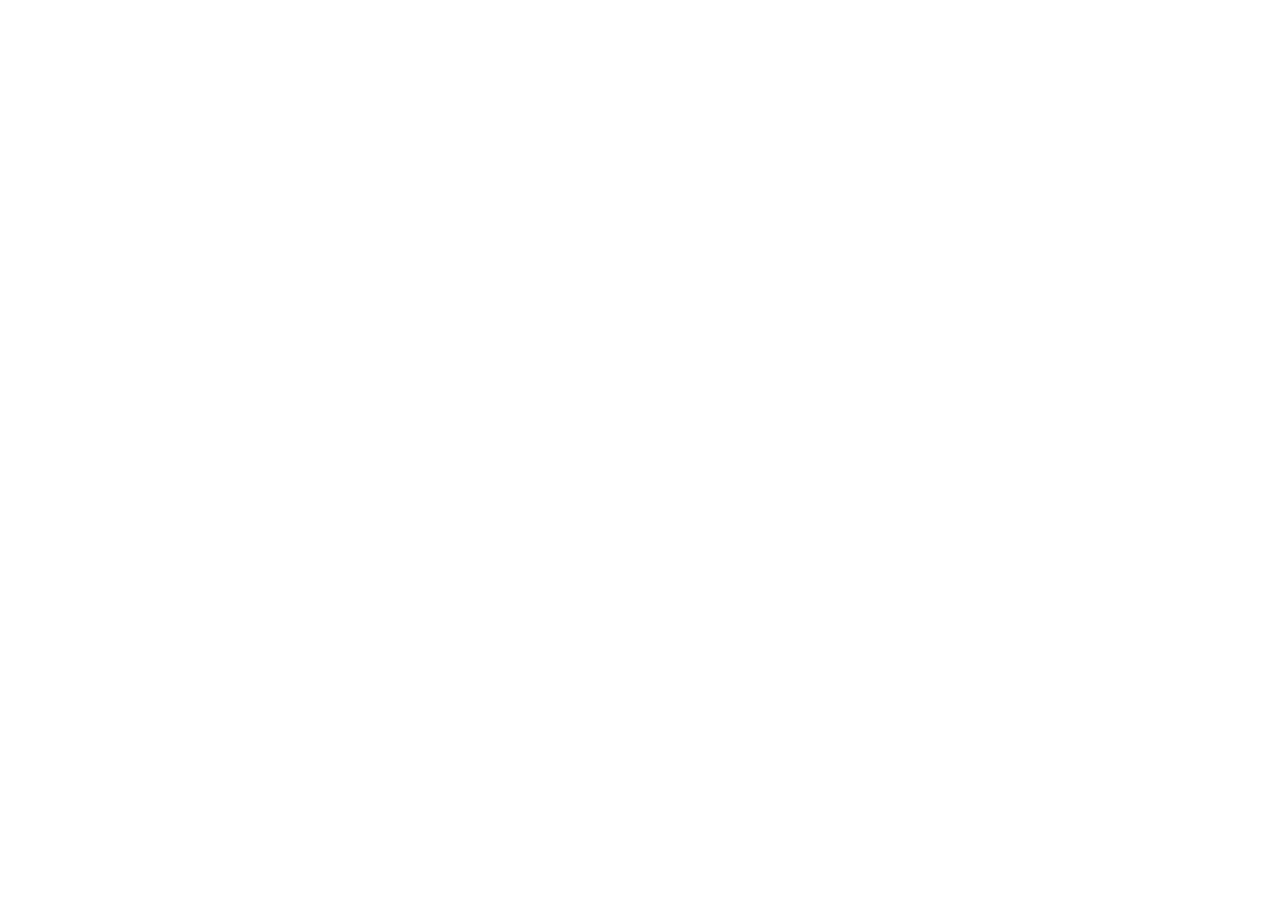
==== index.html @ 6dec8284 "Primer commit" ====
<!DOCTYPE html>
<html lang="en">
<head>
    <meta charset="UTF-8">
    <meta name="viewport" content="width=device-width, initial-scale=1.0">
    <title>FitTracker</title>
</head>
<body>
    
</body>
</html>
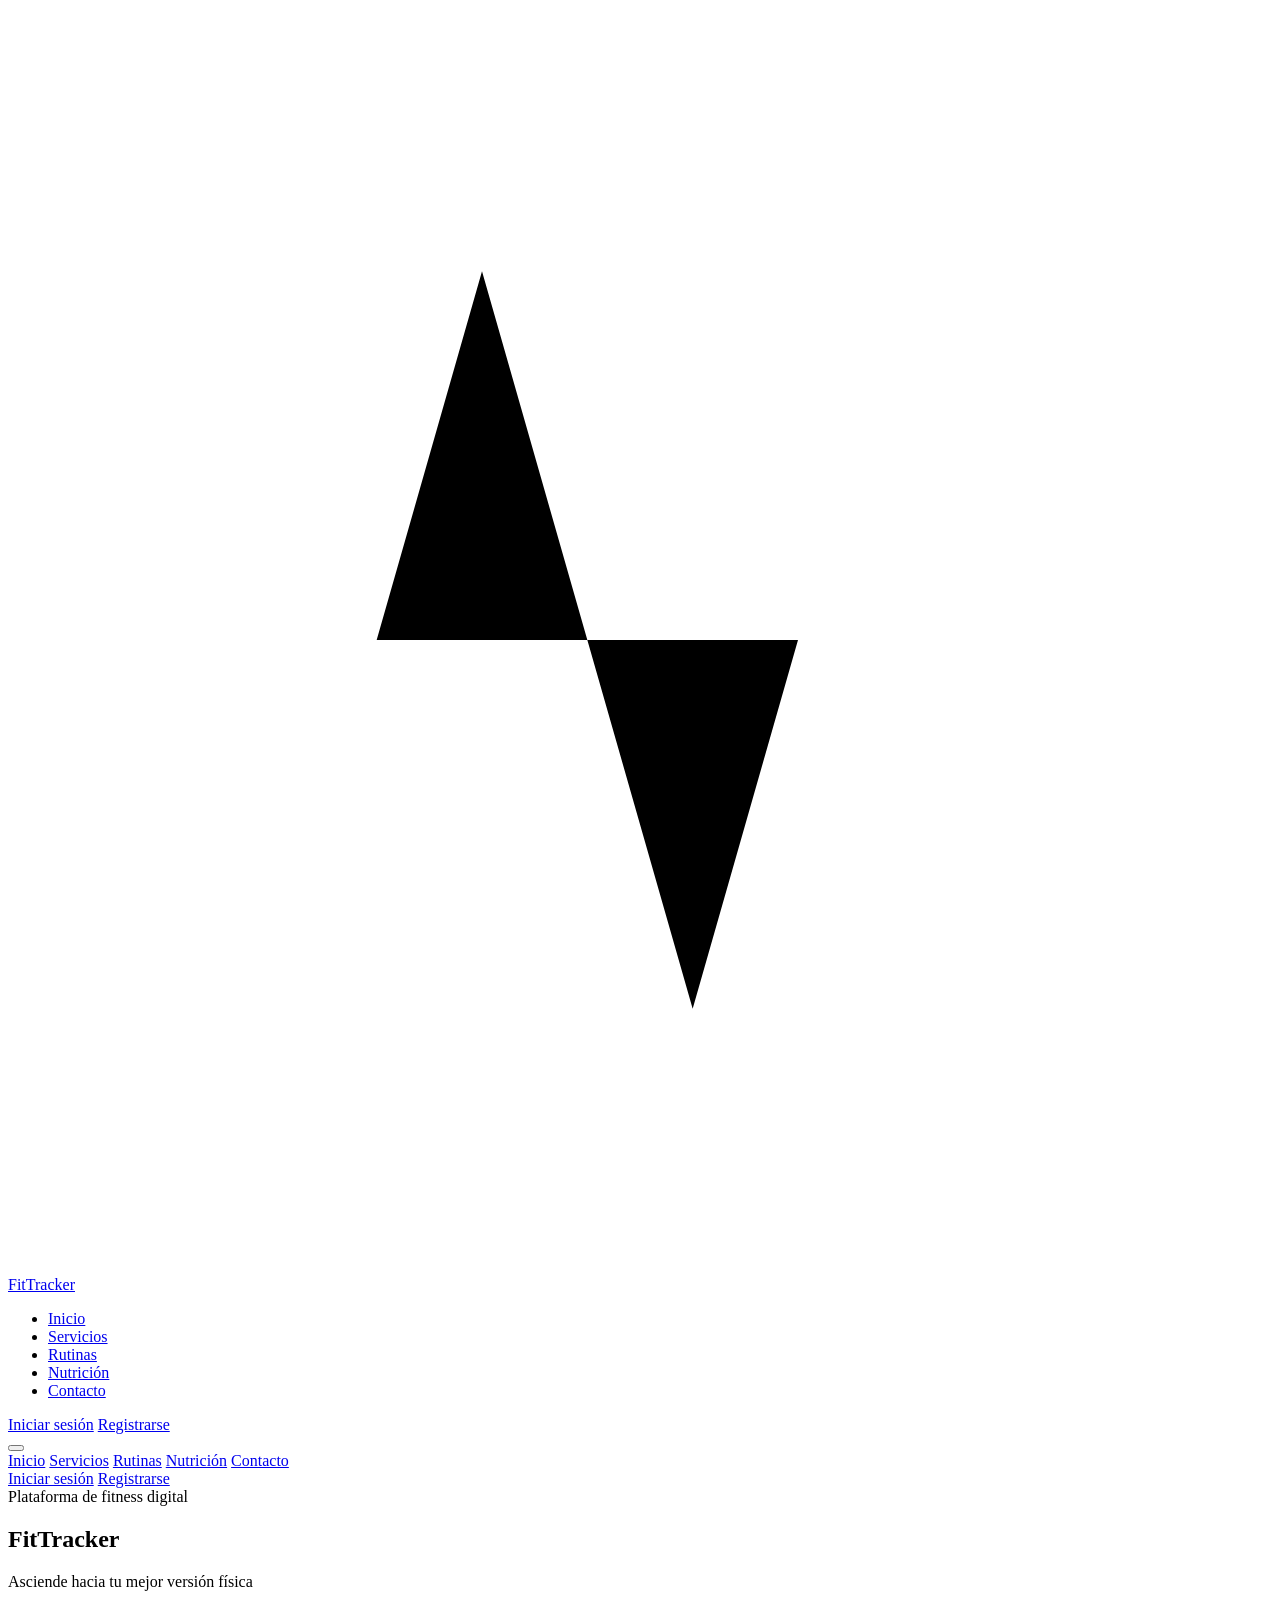
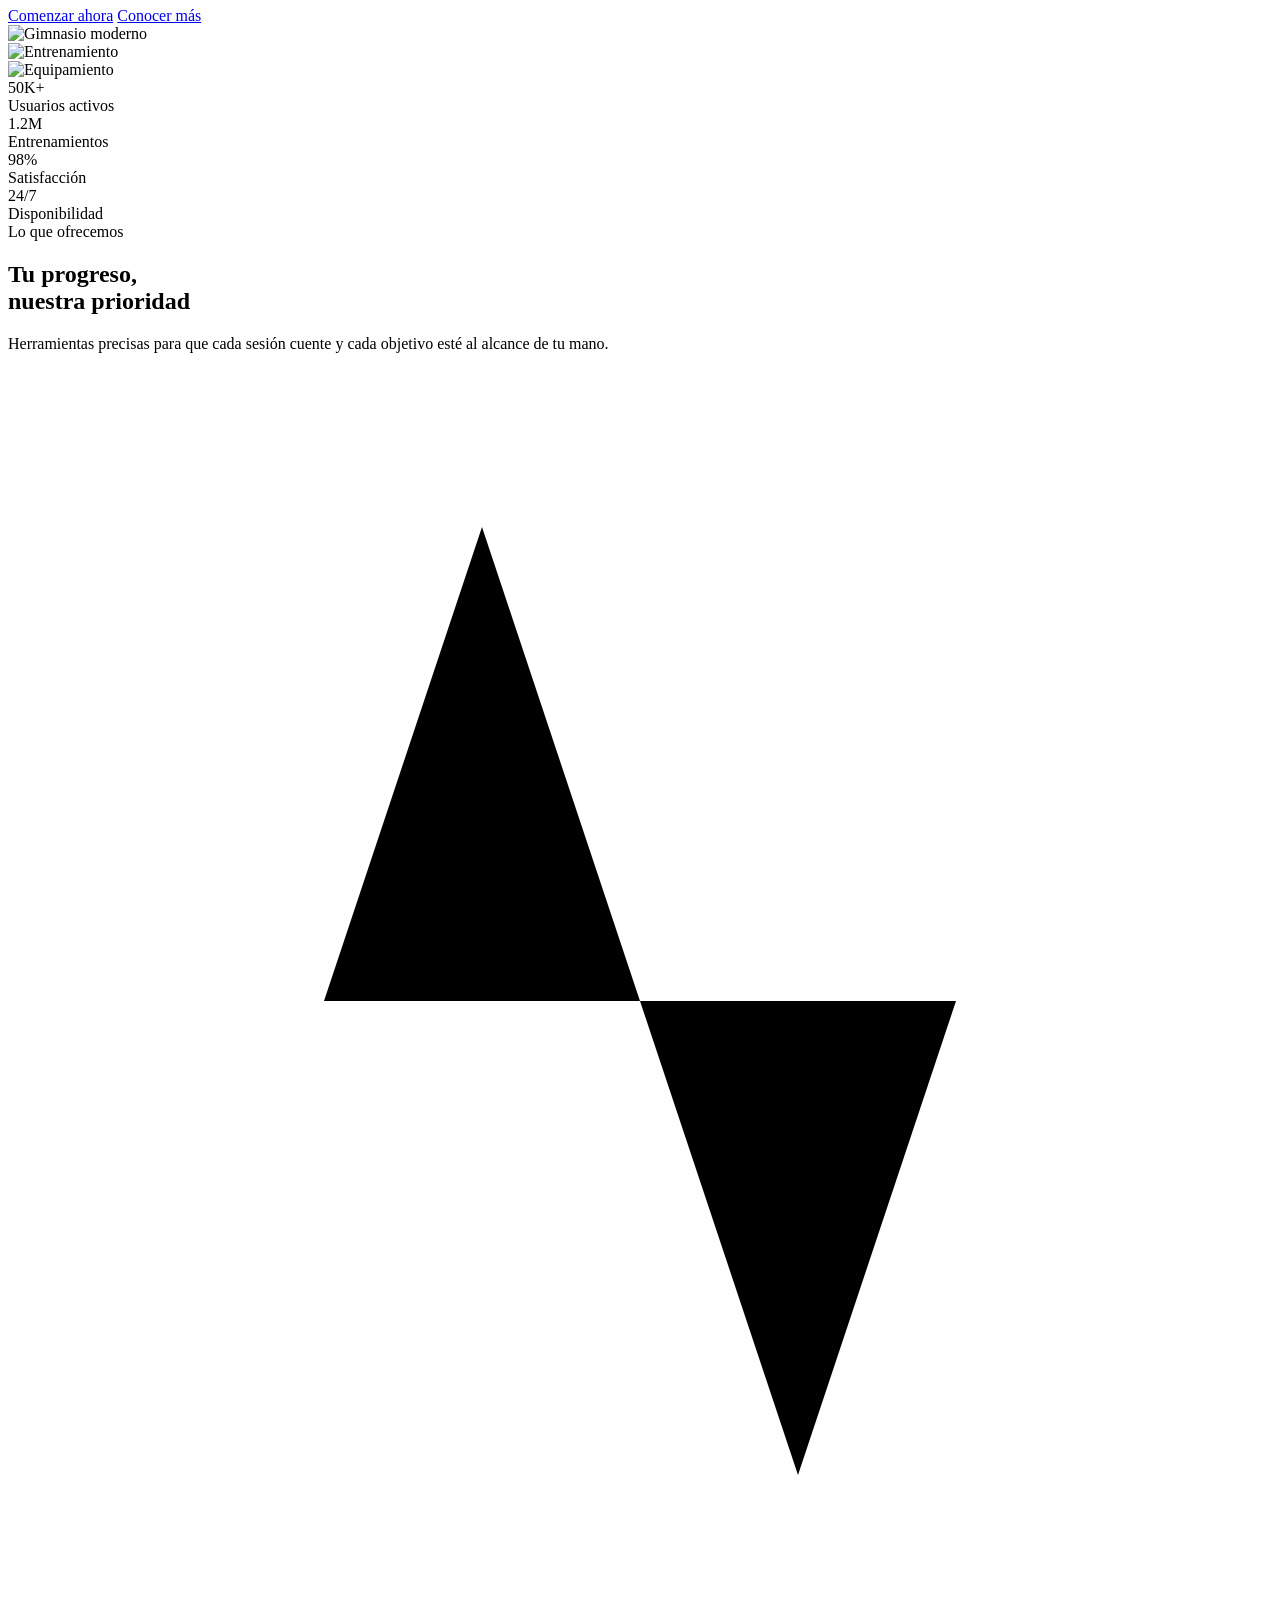
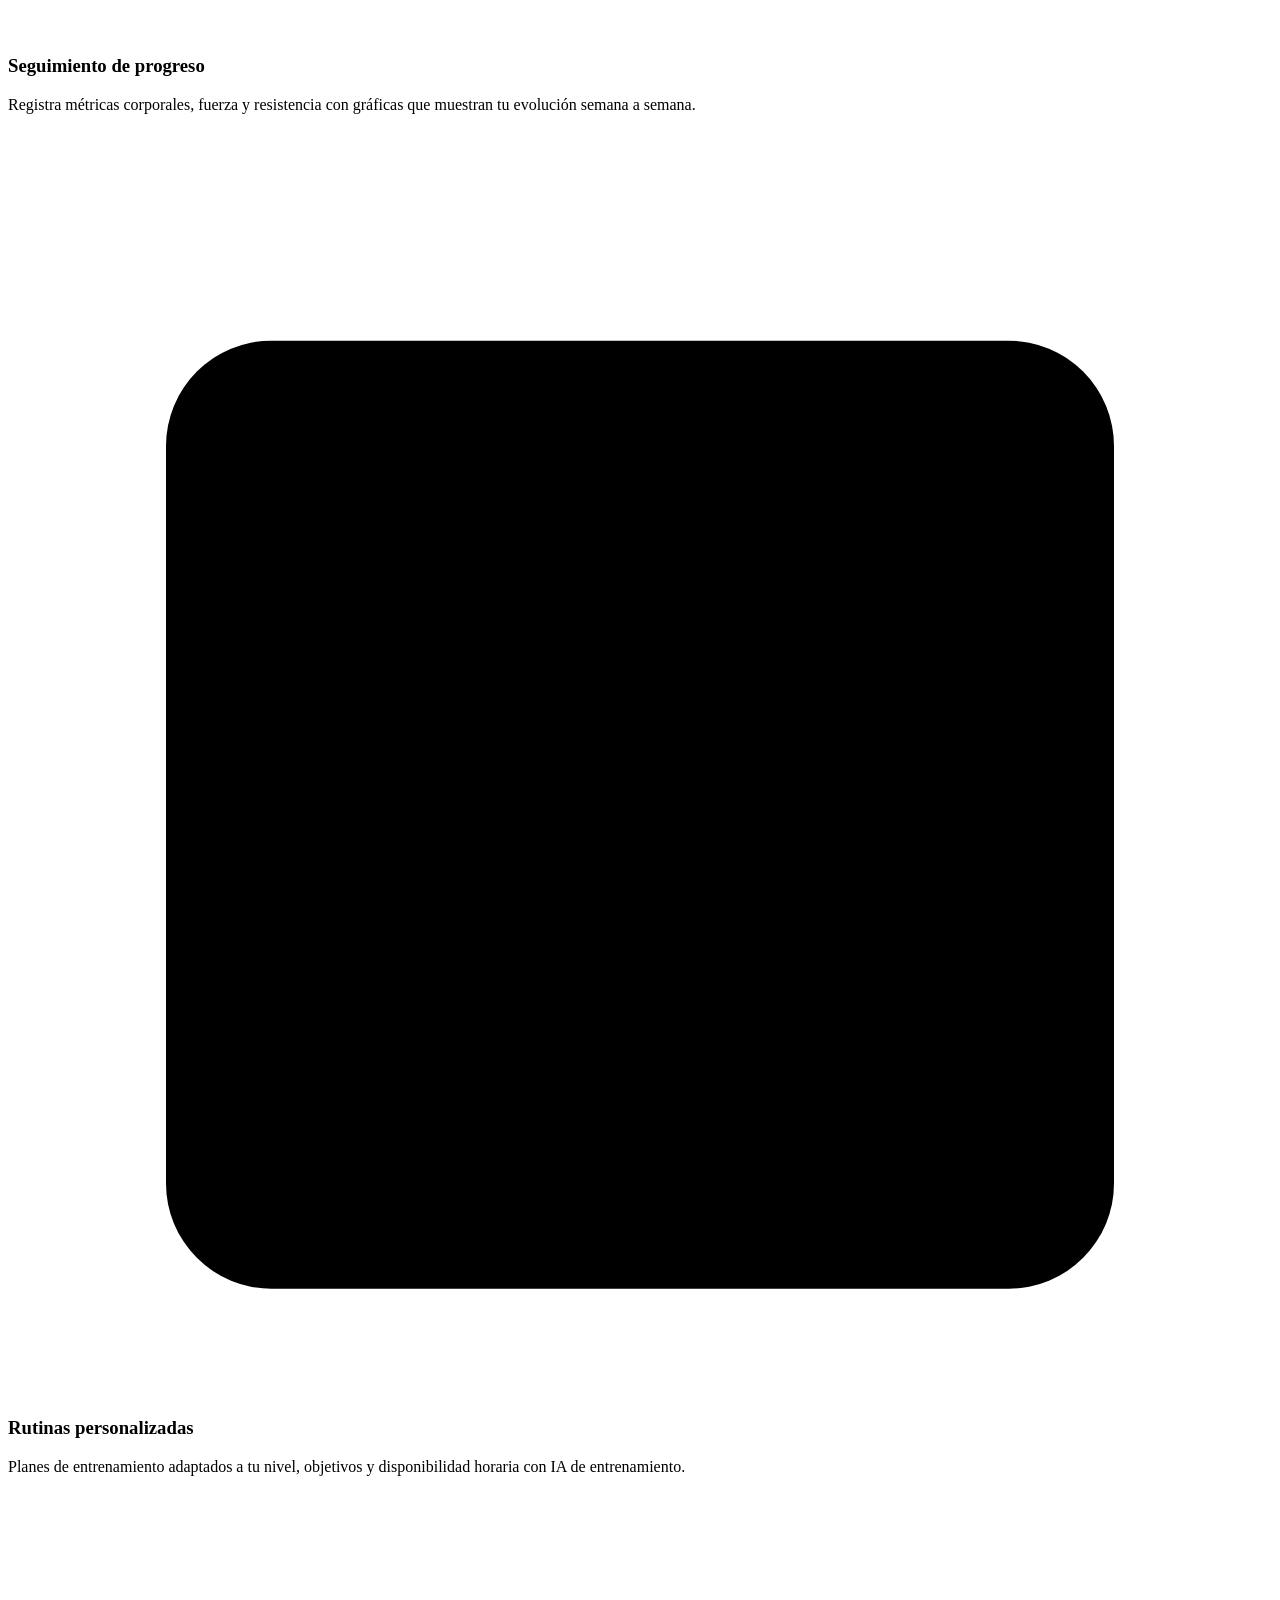
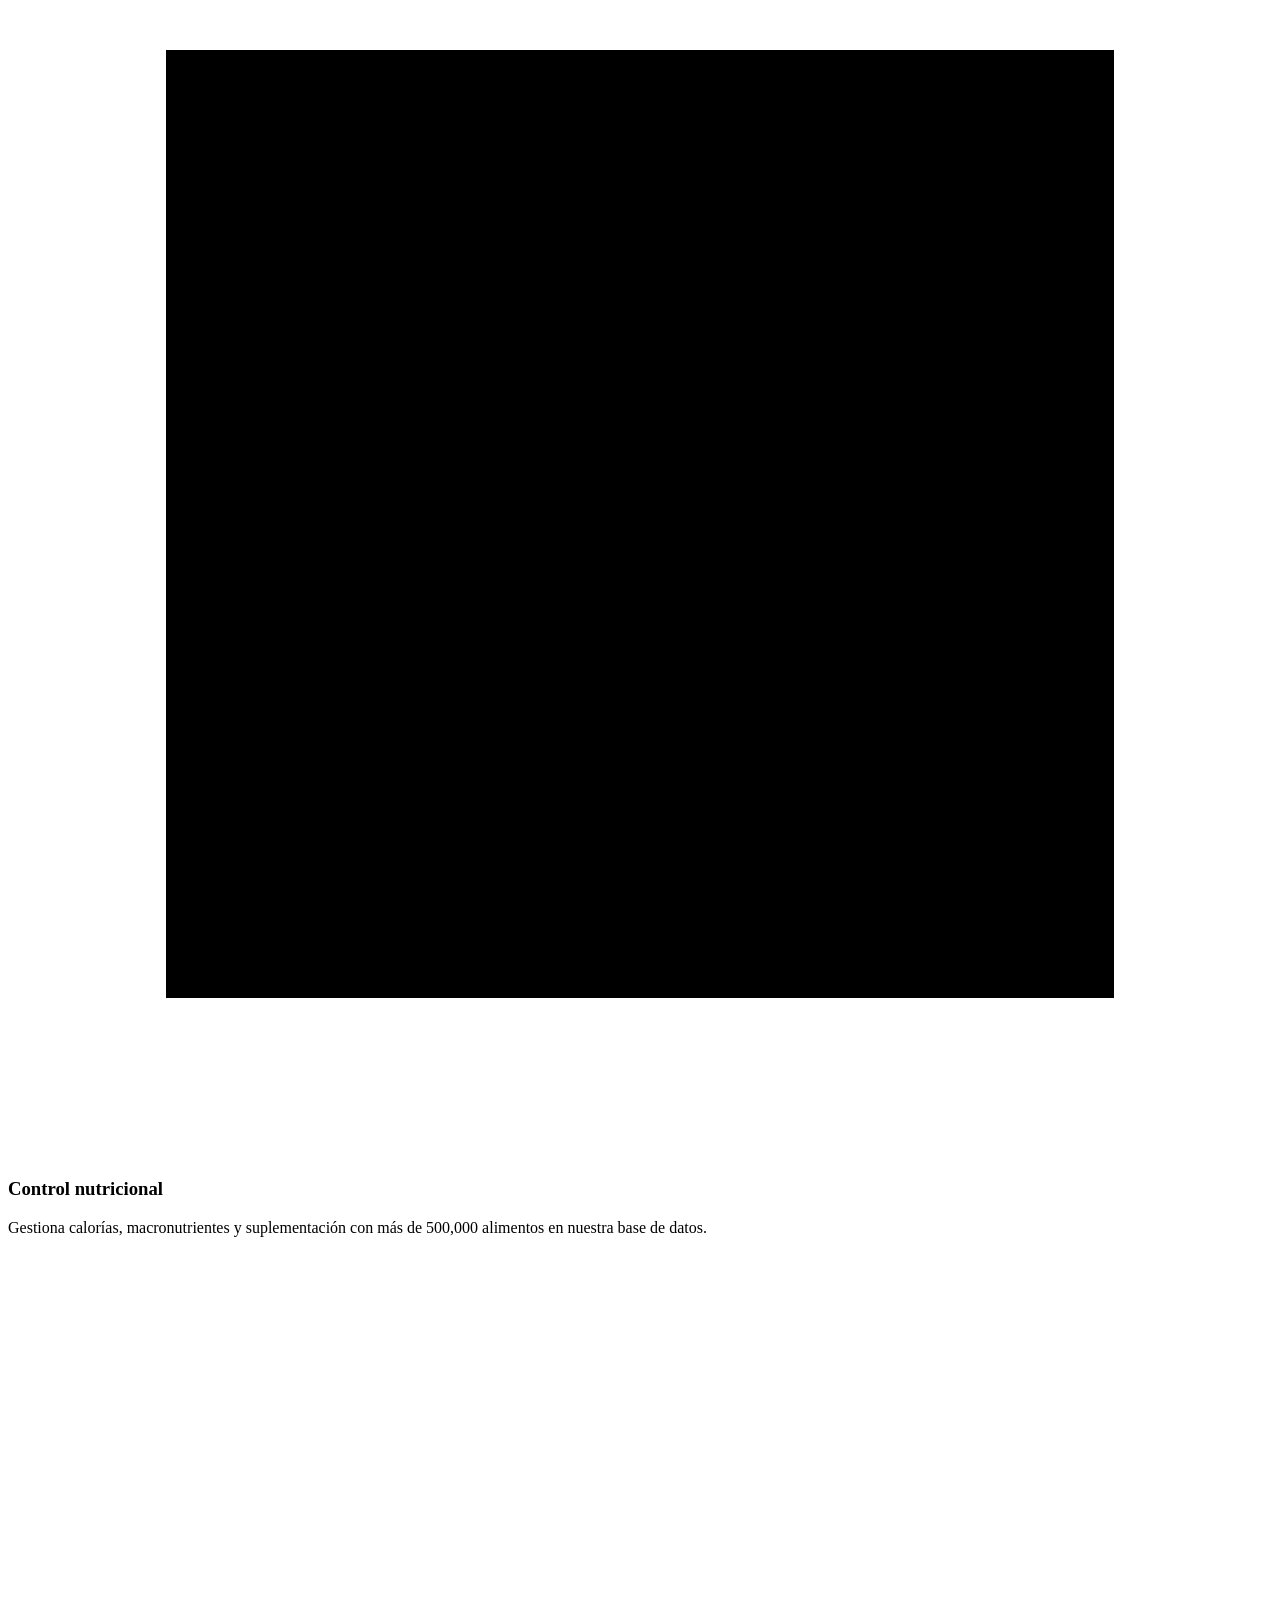
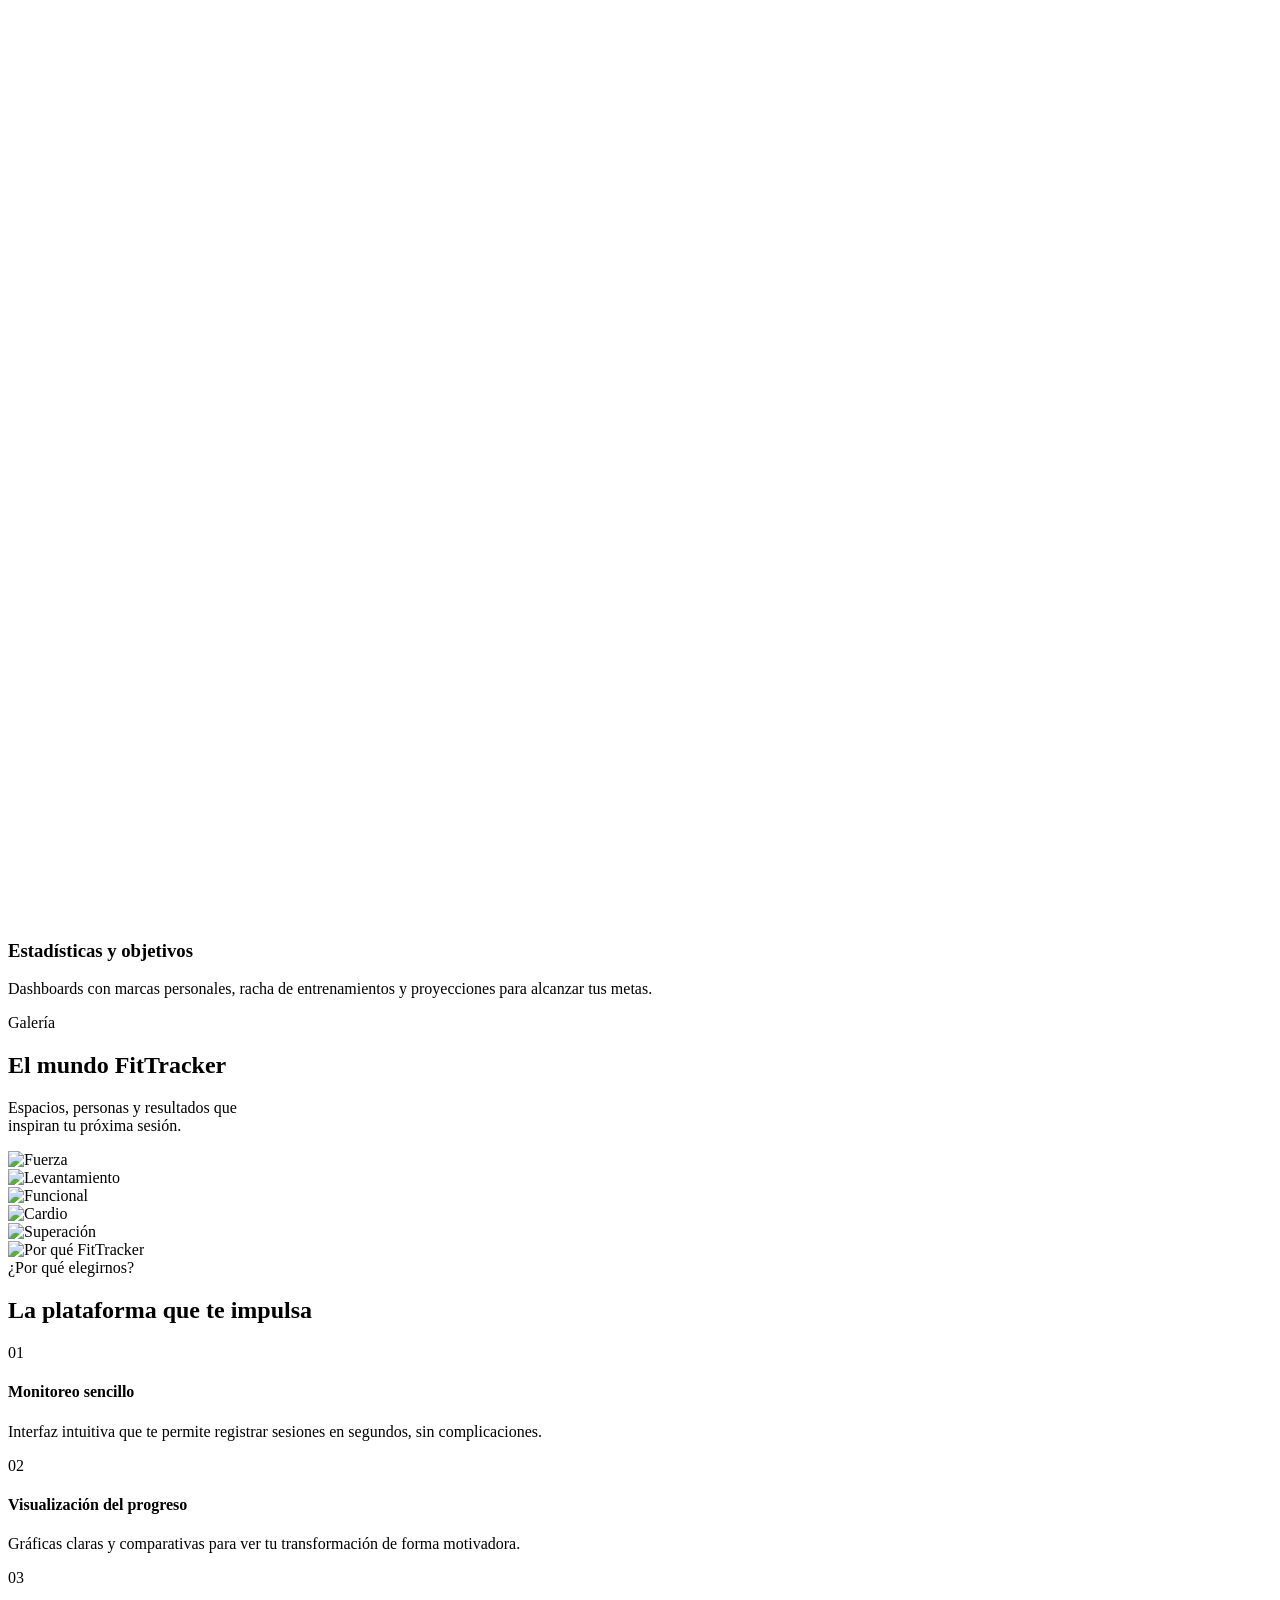
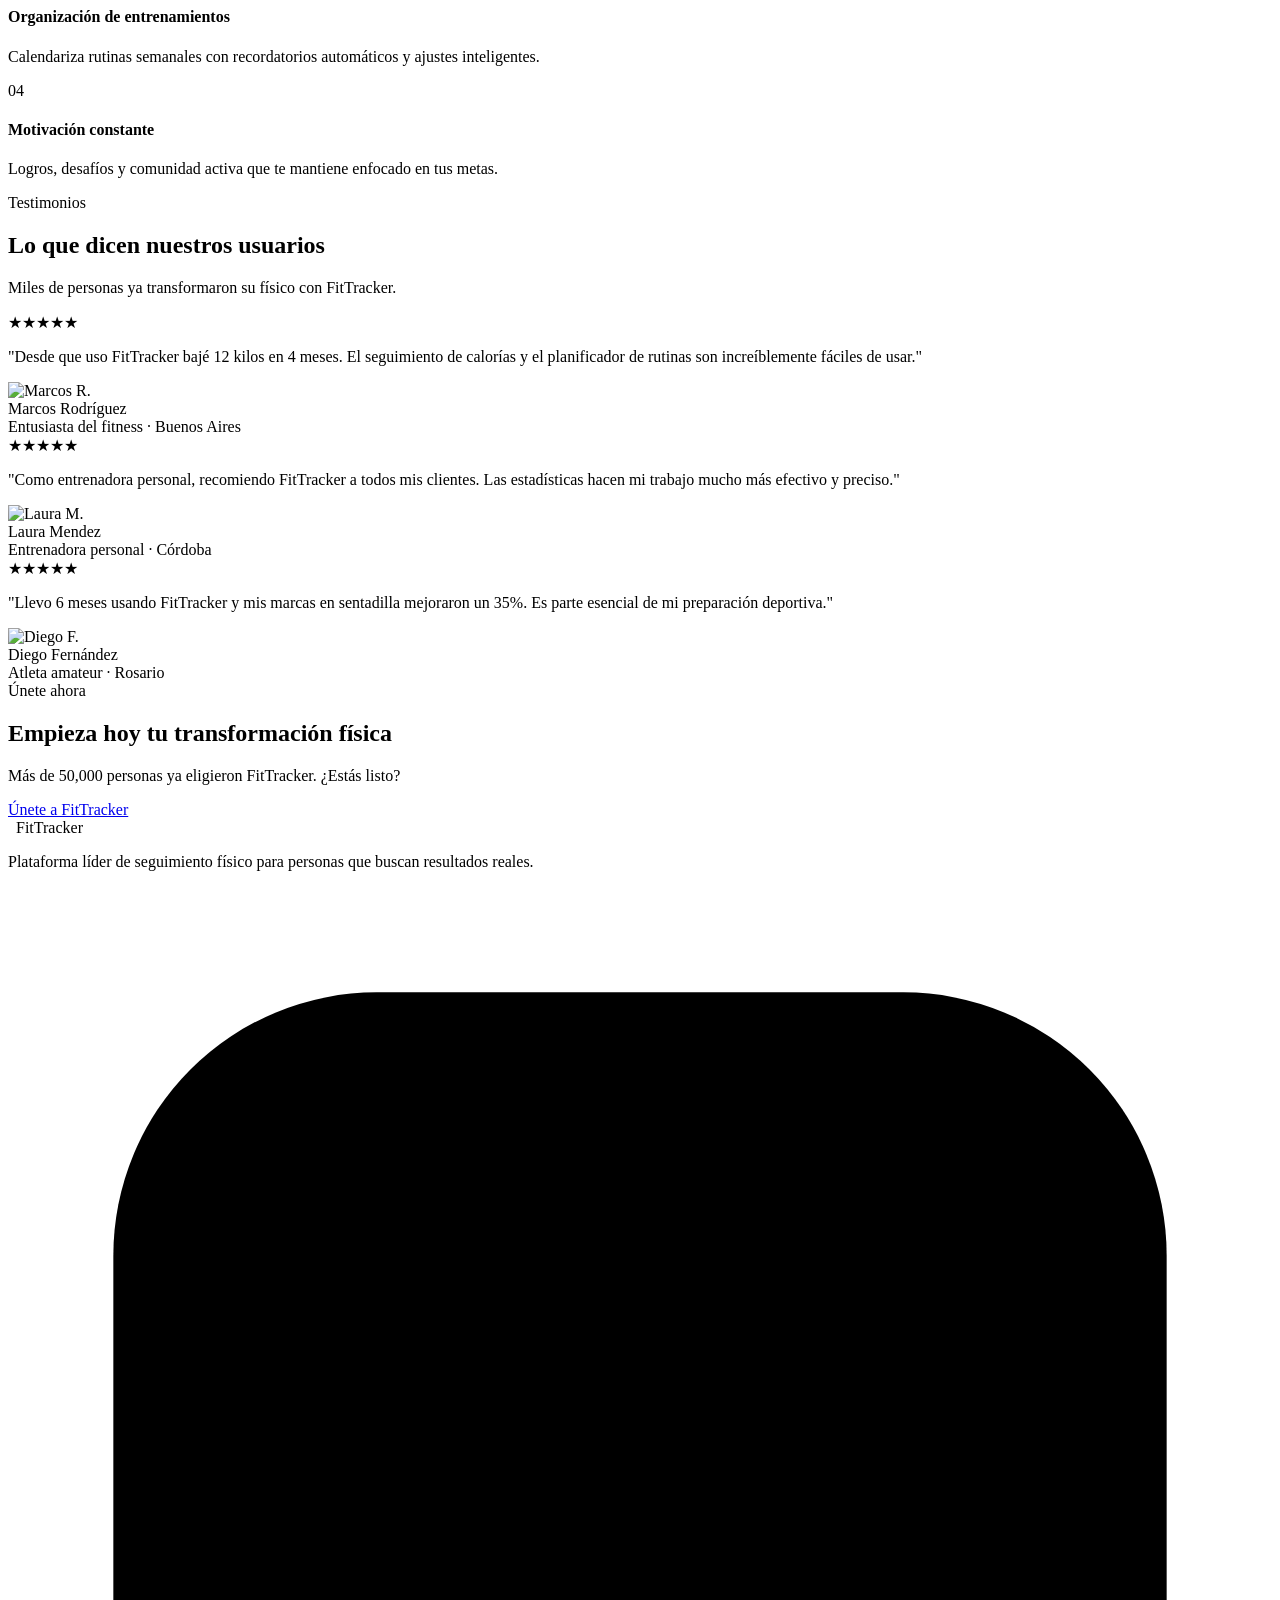
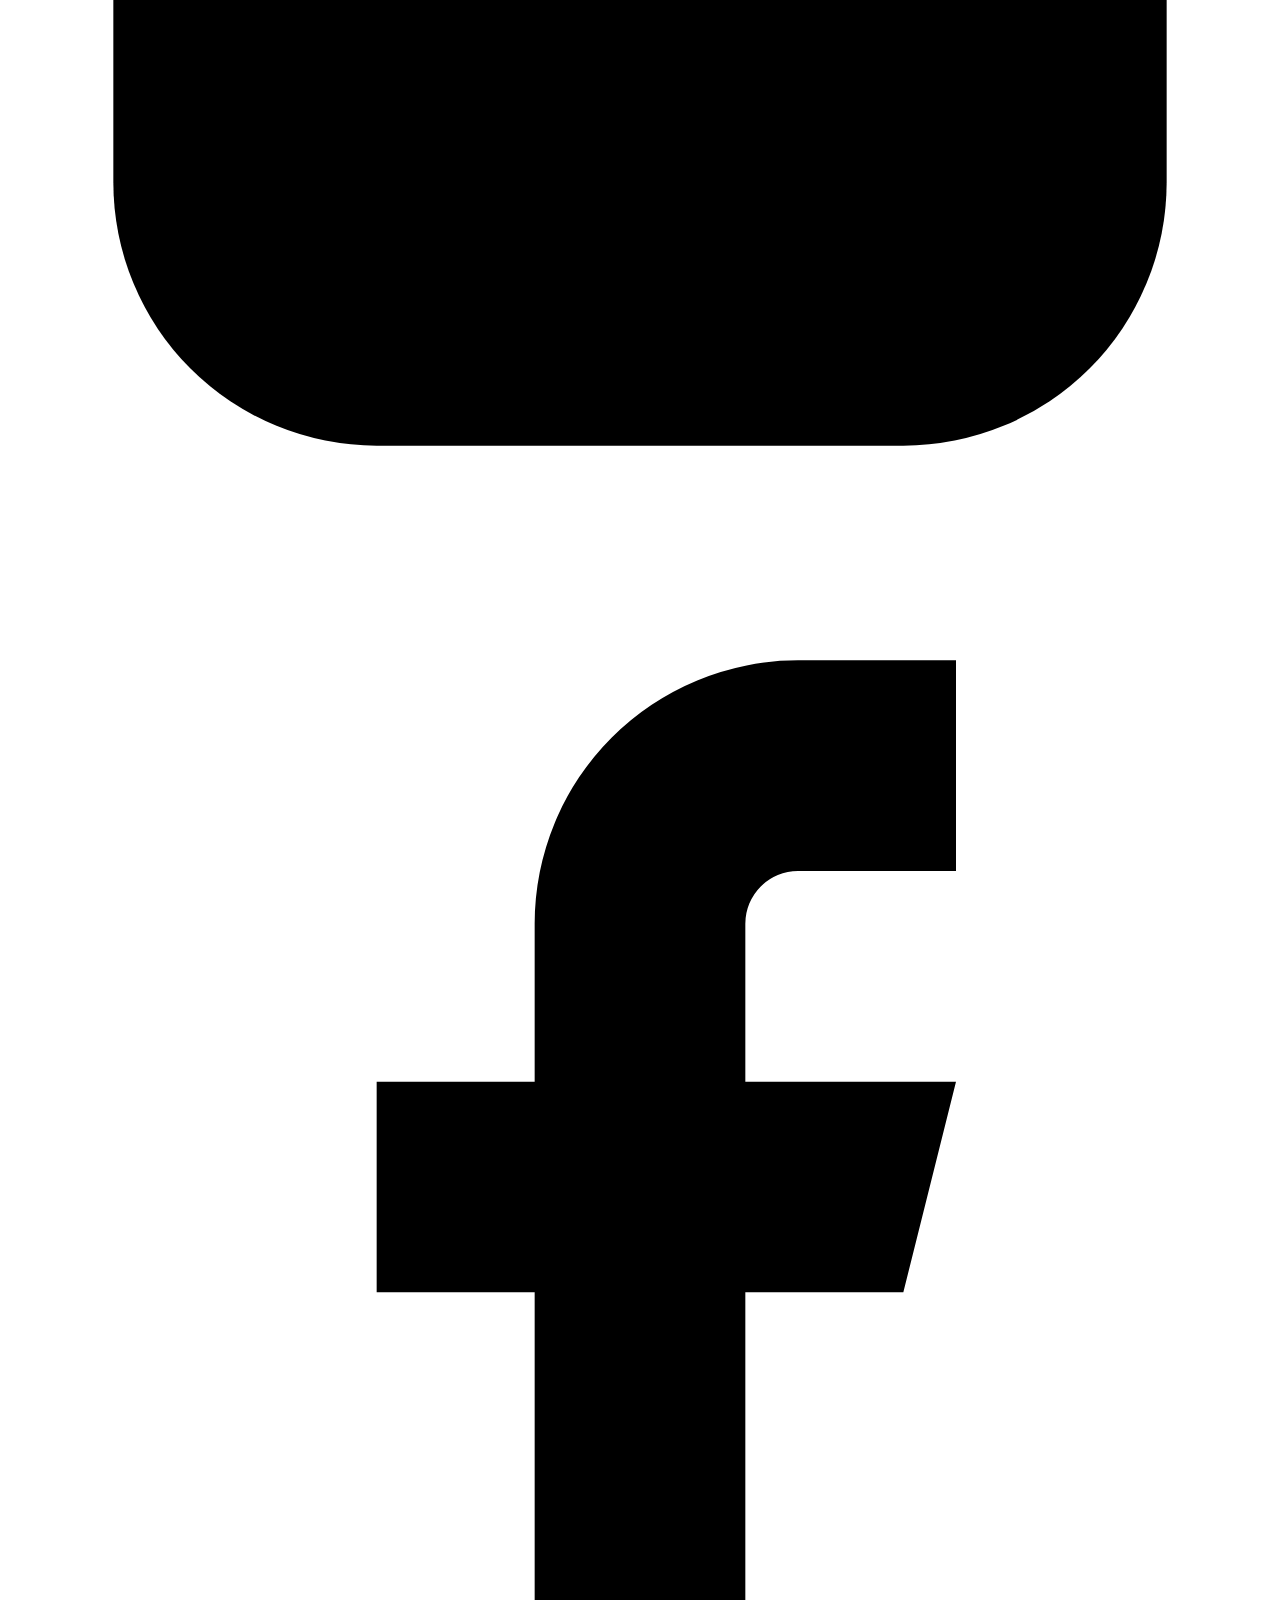
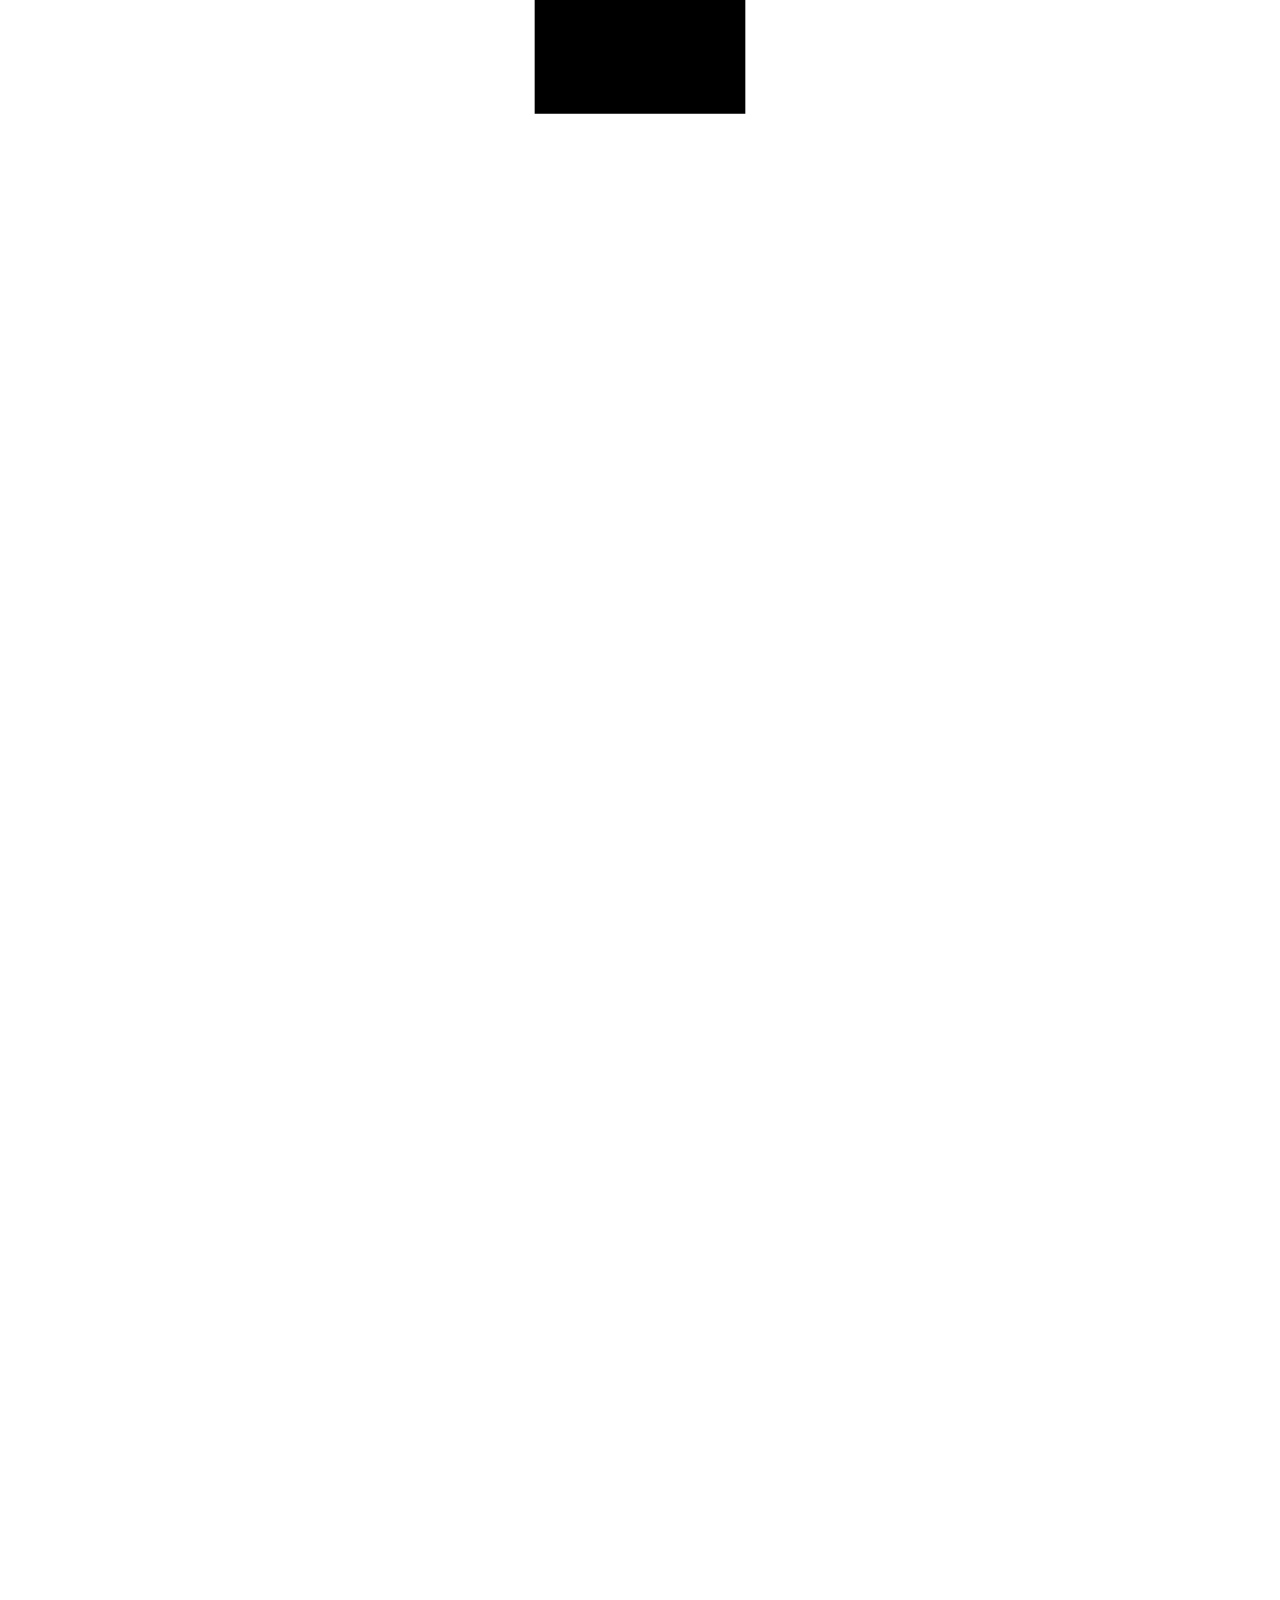
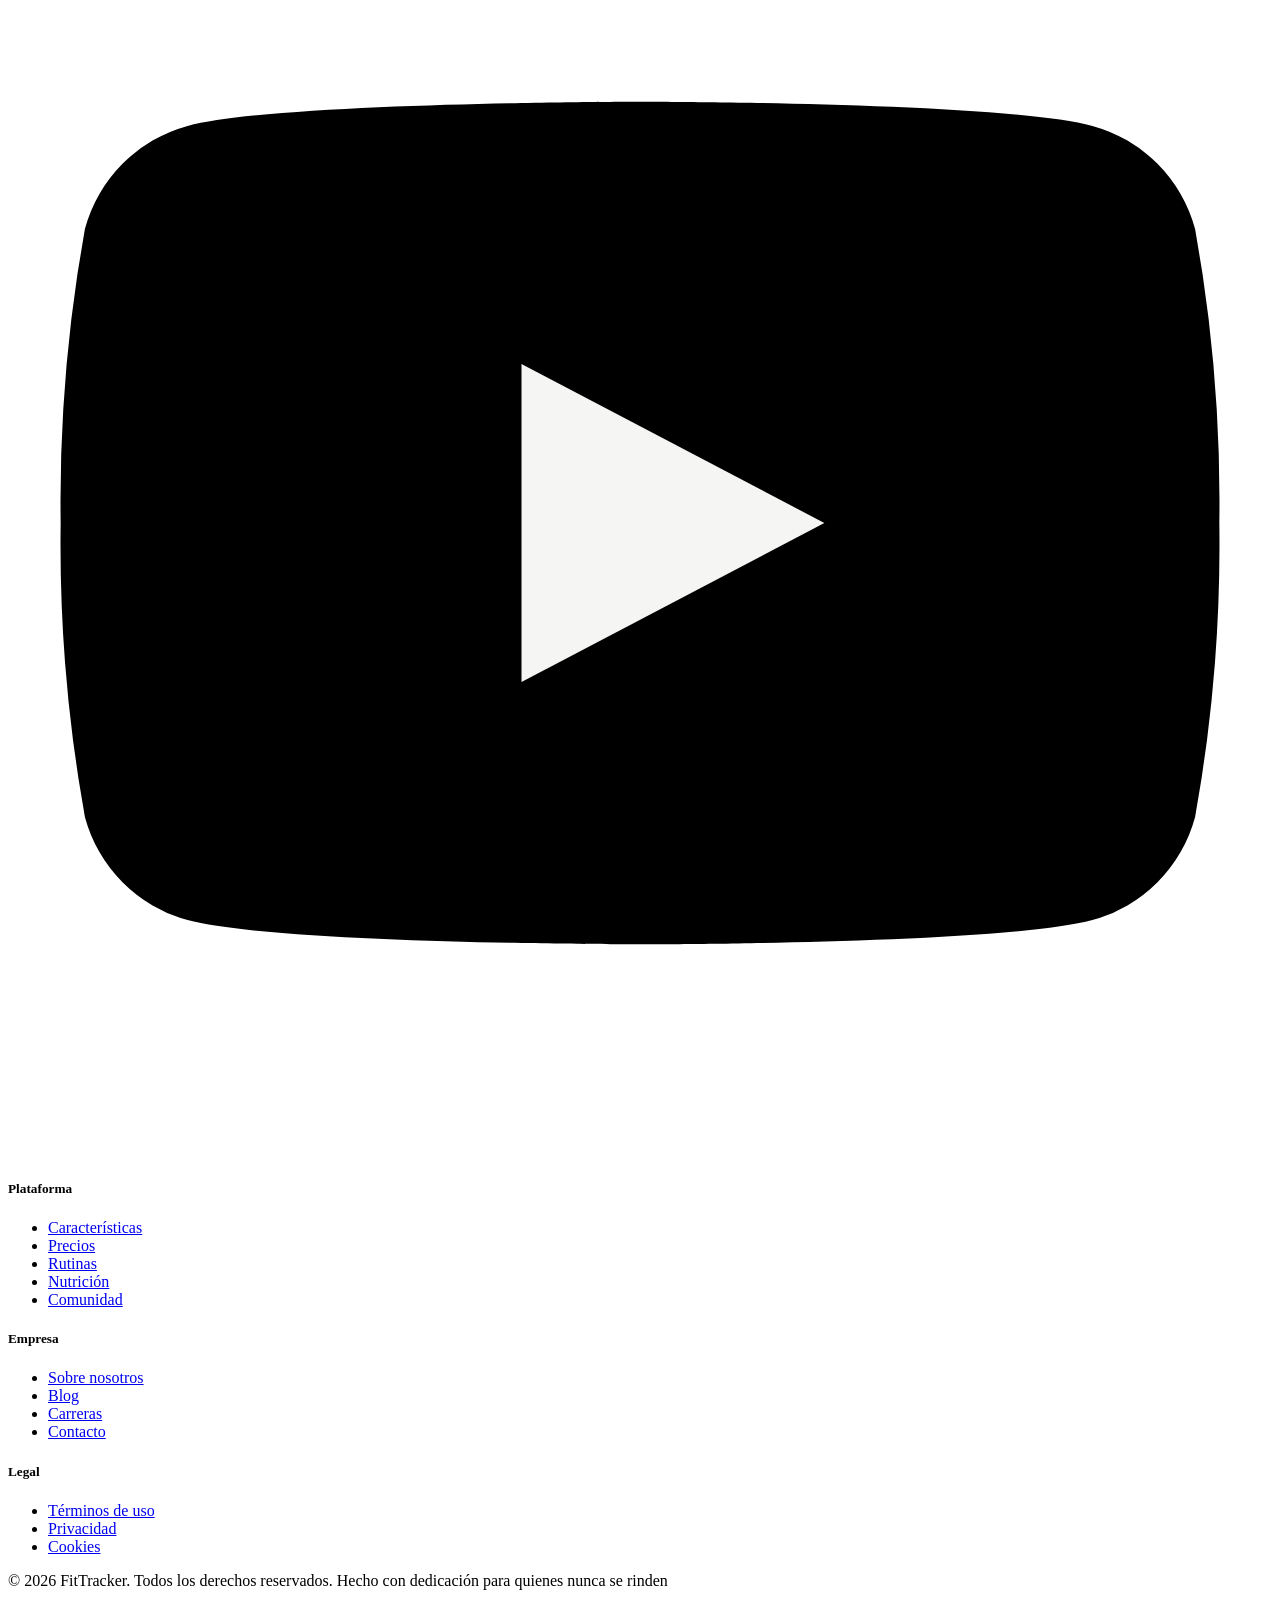
==== commit 7f5abda4: "Agregué la pantalla de login, registro y el esqueleto del inicio" ====
--- a/index.html
+++ b/index.html
@@ -1,11 +1,417 @@
 <!DOCTYPE html>
-<html lang="en">
+<html lang="es">
 <head>
-    <meta charset="UTF-8">
-    <meta name="viewport" content="width=device-width, initial-scale=1.0">
-    <title>FitTracker</title>
+  <meta charset="UTF-8" />
+  <meta name="viewport" content="width=device-width, initial-scale=1.0" />
+  <title>FitTracker — Asciende hacia tu mejor versión física</title>
+
+  <!-- Google Fonts -->
+  <link rel="preconnect" href="https://fonts.googleapis.com" />
+  <link rel="preconnect" href="https://fonts.gstatic.com" crossorigin />
+  <link href="https://fonts.googleapis.com/css2?family=Inter:wght@300;400;500;600&family=Syne:wght@700;800&display=swap" rel="stylesheet" />
+
+  <!-- Estilos -->
+  <link rel="stylesheet" href="fittracker.css" />
 </head>
 <body>
-    
+
+  <!-- ============================================================
+       NAVBAR
+  ============================================================ -->
+  <nav id="navbar">
+    <a href="#" class="nav-logo">
+      <div class="logo-mark">
+        <svg viewBox="0 0 24 24"><polyline points="3 12 7 12 9 5 13 19 15 12 21 12"/></svg>
+      </div>
+      <span class="logo-word">FitTracker</span>
+    </a>
+
+    <ul class="nav-links">
+      <li><a href="#hero">Inicio</a></li>
+      <li><a href="#features">Servicios</a></li>
+      <li><a href="#gallery">Rutinas</a></li>
+      <li><a href="#why">Nutrición</a></li>
+      <li><a href="#testimonials">Contacto</a></li>
+    </ul>
+
+    <div class="nav-auth">
+      <a href="#" class="btn-nav-ghost">Iniciar sesión</a>
+      <a href="#" class="btn-nav-solid">Registrarse</a>
+    </div>
+
+    <button class="hamburger" id="hamburger" aria-label="Menú">
+      <span></span><span></span><span></span>
+    </button>
+  </nav>
+
+  <!-- Menú mobile -->
+  <div class="mobile-menu" id="mobile-menu">
+    <a href="#hero">Inicio</a>
+    <a href="#features">Servicios</a>
+    <a href="#gallery">Rutinas</a>
+    <a href="#why">Nutrición</a>
+    <a href="#testimonials">Contacto</a>
+    <div class="mobile-auth">
+      <a href="#" class="btn-nav-ghost">Iniciar sesión</a>
+      <a href="#" class="btn-nav-solid">Registrarse</a>
+    </div>
+  </div>
+
+  <!-- ============================================================
+       HERO
+  ============================================================ -->
+  <section id="hero">
+
+    <!-- Texto central -->
+    <div class="hero-text reveal">
+      <span class="hero-eyebrow">Plataforma de fitness digital</span>
+      <h1 class="hero-title">FitTracker</h1>
+      <p class="hero-sub">Asciende hacia tu mejor versión física</p>
+      <div class="hero-cta">
+        <a href="#features" class="btn-solid">Comenzar ahora</a>
+        <a href="#why" class="btn-outline">Conocer más</a>
+      </div>
+    </div>
+
+    <!-- Bloque de imágenes: 1 grande + 2 pequeñas -->
+    <div class="hero-images">
+      <div class="hero-img-main reveal">
+        <img
+          src="https://images.unsplash.com/photo-1534438327276-14e5300c3a48?w=1600&q=85"
+          alt="Gimnasio moderno"
+          loading="eager"
+        />
+      </div>
+      <div class="hero-img-row">
+        <div class="hero-img-sub reveal">
+          <img
+            src="https://images.unsplash.com/photo-1571019614242-c5c5dee9f50b?w=900&q=80"
+            alt="Entrenamiento"
+            loading="lazy"
+          />
+        </div>
+        <div class="hero-img-sub reveal">
+          <img
+            src="https://images.unsplash.com/photo-1540497077202-7c8a3999166f?w=900&q=80"
+            alt="Equipamiento"
+            loading="lazy"
+          />
+        </div>
+      </div>
+    </div>
+
+    <!-- Barra de estadísticas -->
+    <div class="stats-bar">
+      <div class="stat-item reveal">
+        <div class="stat-num">50K+</div>
+        <div class="stat-label">Usuarios activos</div>
+      </div>
+      <div class="stat-item reveal">
+        <div class="stat-num">1.2M</div>
+        <div class="stat-label">Entrenamientos</div>
+      </div>
+      <div class="stat-item reveal">
+        <div class="stat-num">98%</div>
+        <div class="stat-label">Satisfacción</div>
+      </div>
+      <div class="stat-item reveal">
+        <div class="stat-num">24/7</div>
+        <div class="stat-label">Disponibilidad</div>
+      </div>
+    </div>
+
+  </section>
+
+  <!-- ============================================================
+       FEATURES — Características
+  ============================================================ -->
+  <section id="features">
+    <div class="features-head reveal">
+      <div>
+        <div class="sec-tag">Lo que ofrecemos</div>
+        <h2 class="sec-title">Tu progreso,<br/>nuestra prioridad</h2>
+      </div>
+      <p class="sec-desc">
+        Herramientas precisas para que cada sesión cuente
+        y cada objetivo esté al alcance de tu mano.
+      </p>
+    </div>
+
+    <div class="features-grid">
+      <!-- Tarjeta 1 -->
+      <div class="feat-card reveal">
+        <div class="feat-icon">
+          <svg viewBox="0 0 24 24"><polyline points="22 12 18 12 15 21 9 3 6 12 2 12"/></svg>
+        </div>
+        <h3>Seguimiento de progreso</h3>
+        <p>Registra métricas corporales, fuerza y resistencia con gráficas que muestran tu evolución semana a semana.</p>
+      </div>
+      <!-- Tarjeta 2 -->
+      <div class="feat-card reveal">
+        <div class="feat-icon">
+          <svg viewBox="0 0 24 24"><rect x="3" y="4" width="18" height="18" rx="2"/><line x1="16" y1="2" x2="16" y2="6"/><line x1="8" y1="2" x2="8" y2="6"/><line x1="3" y1="10" x2="21" y2="10"/></svg>
+        </div>
+        <h3>Rutinas personalizadas</h3>
+        <p>Planes de entrenamiento adaptados a tu nivel, objetivos y disponibilidad horaria con IA de entrenamiento.</p>
+      </div>
+      <!-- Tarjeta 3 -->
+      <div class="feat-card reveal">
+        <div class="feat-icon">
+          <svg viewBox="0 0 24 24"><path d="M3 3h18v18H3z" rx="2"/><path d="M3 9h18M9 21V9"/></svg>
+        </div>
+        <h3>Control nutricional</h3>
+        <p>Gestiona calorías, macronutrientes y suplementación con más de 500,000 alimentos en nuestra base de datos.</p>
+      </div>
+      <!-- Tarjeta 4 -->
+      <div class="feat-card reveal">
+        <div class="feat-icon">
+          <svg viewBox="0 0 24 24"><line x1="18" y1="20" x2="18" y2="10"/><line x1="12" y1="20" x2="12" y2="4"/><line x1="6" y1="20" x2="6" y2="14"/></svg>
+        </div>
+        <h3>Estadísticas y objetivos</h3>
+        <p>Dashboards con marcas personales, racha de entrenamientos y proyecciones para alcanzar tus metas.</p>
+      </div>
+    </div>
+  </section>
+
+  <!-- ============================================================
+       GALLERY — Galería visual
+  ============================================================ -->
+  <section id="gallery">
+    <div class="gallery-intro reveal">
+      <div>
+        <div class="sec-tag">Galería</div>
+        <h2 class="sec-title">El mundo FitTracker</h2>
+      </div>
+      <p class="sec-desc" style="max-width:280px;">
+        Espacios, personas y resultados que inspiran tu próxima sesión.
+      </p>
+    </div>
+
+    <div class="gallery-grid">
+      <div class="g-item reveal">
+        <img src="https://images.unsplash.com/photo-1517836357463-d25dfeac3438?w=900&q=80" alt="Fuerza" loading="lazy"/>
+      </div>
+      <div class="g-item reveal">
+        <img src="https://images.unsplash.com/photo-1576678927484-cc907957088c?w=700&q=80" alt="Levantamiento" loading="lazy"/>
+      </div>
+      <div class="g-item reveal">
+        <img src="https://images.unsplash.com/photo-1599058917212-d750089bc07e?w=700&q=80" alt="Funcional" loading="lazy"/>
+      </div>
+      <div class="g-item reveal">
+        <img src="https://images.unsplash.com/photo-1549576490-b0b4831ef60a?w=700&q=80" alt="Cardio" loading="lazy"/>
+      </div>
+      <div class="g-item reveal">
+        <img src="https://images.unsplash.com/photo-1583454110551-21f2fa2afe61?w=700&q=80" alt="Superación" loading="lazy"/>
+      </div>
+    </div>
+  </section>
+
+  <!-- ============================================================
+       WHY — ¿Por qué FitTracker?
+  ============================================================ -->
+  <section id="why">
+    <div class="why-img-wrap">
+      <img
+        src="https://images.unsplash.com/photo-1526506118085-60ce8714f8c5?w=900&q=80"
+        alt="Por qué FitTracker"
+        loading="lazy"
+      />
+    </div>
+    <div class="why-copy reveal">
+      <div class="sec-tag">¿Por qué elegirnos?</div>
+      <h2 class="sec-title">La plataforma que te impulsa</h2>
+      <div class="benefit-list">
+        <div class="benefit-row">
+          <div class="b-num">01</div>
+          <div class="b-text">
+            <h4>Monitoreo sencillo</h4>
+            <p>Interfaz intuitiva que te permite registrar sesiones en segundos, sin complicaciones.</p>
+          </div>
+        </div>
+        <div class="benefit-row">
+          <div class="b-num">02</div>
+          <div class="b-text">
+            <h4>Visualización del progreso</h4>
+            <p>Gráficas claras y comparativas para ver tu transformación de forma motivadora.</p>
+          </div>
+        </div>
+        <div class="benefit-row">
+          <div class="b-num">03</div>
+          <div class="b-text">
+            <h4>Organización de entrenamientos</h4>
+            <p>Calendariza rutinas semanales con recordatorios automáticos y ajustes inteligentes.</p>
+          </div>
+        </div>
+        <div class="benefit-row">
+          <div class="b-num">04</div>
+          <div class="b-text">
+            <h4>Motivación constante</h4>
+            <p>Logros, desafíos y comunidad activa que te mantiene enfocado en tus metas.</p>
+          </div>
+        </div>
+      </div>
+    </div>
+  </section>
+
+  <!-- ============================================================
+       TESTIMONIALS — Testimonios
+  ============================================================ -->
+  <section id="testimonials">
+    <div class="test-head reveal">
+      <div class="sec-tag">Testimonios</div>
+      <h2 class="sec-title">Lo que dicen nuestros usuarios</h2>
+      <p class="sec-desc">Miles de personas ya transformaron su físico con FitTracker.</p>
+    </div>
+
+    <div class="test-grid">
+      <!-- Testimonio 1 -->
+      <div class="test-card reveal">
+        <div class="stars">★★★★★</div>
+        <p class="test-text">
+          "Desde que uso FitTracker bajé 12 kilos en 4 meses. El seguimiento de calorías
+          y el planificador de rutinas son increíblemente fáciles de usar."
+        </p>
+        <div class="test-author">
+          <div class="t-avatar">
+            <img src="https://i.pravatar.cc/72?img=1" alt="Marcos R." />
+          </div>
+          <div>
+            <div class="t-name">Marcos Rodríguez</div>
+            <div class="t-role">Entusiasta del fitness · Buenos Aires</div>
+          </div>
+        </div>
+      </div>
+      <!-- Testimonio 2 -->
+      <div class="test-card reveal">
+        <div class="stars">★★★★★</div>
+        <p class="test-text">
+          "Como entrenadora personal, recomiendo FitTracker a todos mis clientes.
+          Las estadísticas hacen mi trabajo mucho más efectivo y preciso."
+        </p>
+        <div class="test-author">
+          <div class="t-avatar">
+            <img src="https://i.pravatar.cc/72?img=5" alt="Laura M." />
+          </div>
+          <div>
+            <div class="t-name">Laura Mendez</div>
+            <div class="t-role">Entrenadora personal · Córdoba</div>
+          </div>
+        </div>
+      </div>
+      <!-- Testimonio 3 -->
+      <div class="test-card reveal">
+        <div class="stars">★★★★★</div>
+        <p class="test-text">
+          "Llevo 6 meses usando FitTracker y mis marcas en sentadilla mejoraron
+          un 35%. Es parte esencial de mi preparación deportiva."
+        </p>
+        <div class="test-author">
+          <div class="t-avatar">
+            <img src="https://i.pravatar.cc/72?img=8" alt="Diego F." />
+          </div>
+          <div>
+            <div class="t-name">Diego Fernández</div>
+            <div class="t-role">Atleta amateur · Rosario</div>
+          </div>
+        </div>
+      </div>
+    </div>
+  </section>
+
+  <!-- ============================================================
+       CTA — Llamado a la acción
+  ============================================================ -->
+  <section id="cta">
+    <div class="reveal">
+      <div class="sec-tag">Únete ahora</div>
+      <h2 class="sec-title">Empieza hoy tu transformación física</h2>
+      <p class="sec-desc">
+        Más de 50,000 personas ya eligieron FitTracker. ¿Estás listo?
+      </p>
+      <a href="#" class="btn-cta">Únete a FitTracker</a>
+    </div>
+  </section>
+
+  <!-- ============================================================
+       FOOTER
+  ============================================================ -->
+  <footer>
+    <div class="footer-top">
+      <!-- Marca -->
+      <div class="footer-brand">
+        <div style="display:flex;align-items:center;gap:8px;">
+          <div class="logo-mark">
+            <svg viewBox="0 0 24 24">
+              <polyline points="3 12 7 12 9 5 13 19 15 12 21 12"
+                stroke="#fff" fill="none" stroke-width="2" stroke-linecap="round"/>
+            </svg>
+          </div>
+          <span class="logo-word">FitTracker</span>
+        </div>
+        <p>Plataforma líder de seguimiento físico para personas que buscan resultados reales.</p>
+        <div class="footer-socials">
+          <!-- Instagram -->
+          <a href="#" class="soc-btn" aria-label="Instagram">
+            <svg viewBox="0 0 24 24"><rect x="2" y="2" width="20" height="20" rx="5"/><circle cx="12" cy="12" r="4"/><circle cx="17.5" cy="6.5" r="1"/></svg>
+          </a>
+          <!-- Facebook -->
+          <a href="#" class="soc-btn" aria-label="Facebook">
+            <svg viewBox="0 0 24 24"><path d="M18 2h-3a5 5 0 0 0-5 5v3H7v4h3v8h4v-8h3l1-4h-4V7a1 1 0 0 1 1-1h3z"/></svg>
+          </a>
+          <!-- Twitter / X -->
+          <a href="#" class="soc-btn" aria-label="Twitter">
+            <svg viewBox="0 0 24 24"><path d="M4 4l16 16M4 20L20 4"/></svg>
+          </a>
+          <!-- YouTube -->
+          <a href="#" class="soc-btn" aria-label="YouTube">
+            <svg viewBox="0 0 24 24">
+              <path d="M22.54 6.42a2.78 2.78 0 0 0-1.95-1.96C18.88 4 12 4 12 4s-6.88 0-8.59.46a2.78 2.78 0 0 0-1.95 1.96A29 29 0 0 0 1 12a29 29 0 0 0 .46 5.58 2.78 2.78 0 0 0 1.95 1.96C5.12 20 12 20 12 20s6.88 0 8.59-.46a2.78 2.78 0 0 0 1.95-1.96A29 29 0 0 0 23 12a29 29 0 0 0-.46-5.58z"/>
+              <polygon points="9.75 15.02 15.5 12 9.75 8.98 9.75 15.02" fill="#f5f5f3"/>
+            </svg>
+          </a>
+        </div>
+      </div>
+
+      <!-- Columnas de enlaces -->
+      <div class="footer-cols">
+        <div class="footer-col">
+          <h5>Plataforma</h5>
+          <ul>
+            <li><a href="#">Características</a></li>
+            <li><a href="#">Precios</a></li>
+            <li><a href="#">Rutinas</a></li>
+            <li><a href="#">Nutrición</a></li>
+            <li><a href="#">Comunidad</a></li>
+          </ul>
+        </div>
+        <div class="footer-col">
+          <h5>Empresa</h5>
+          <ul>
+            <li><a href="#">Sobre nosotros</a></li>
+            <li><a href="#">Blog</a></li>
+            <li><a href="#">Carreras</a></li>
+            <li><a href="#">Contacto</a></li>
+          </ul>
+        </div>
+        <div class="footer-col">
+          <h5>Legal</h5>
+          <ul>
+            <li><a href="#">Términos de uso</a></li>
+            <li><a href="#">Privacidad</a></li>
+            <li><a href="#">Cookies</a></li>
+          </ul>
+        </div>
+      </div>
+    </div>
+
+    <div class="footer-bottom">
+      <span>© 2026 FitTracker. Todos los derechos reservados.</span>
+      <span>Hecho con dedicación para quienes nunca se rinden</span>
+    </div>
+  </footer>
+
+  <!-- Script -->
+  <script src="fittracker.js"></script>
+
 </body>
 </html>
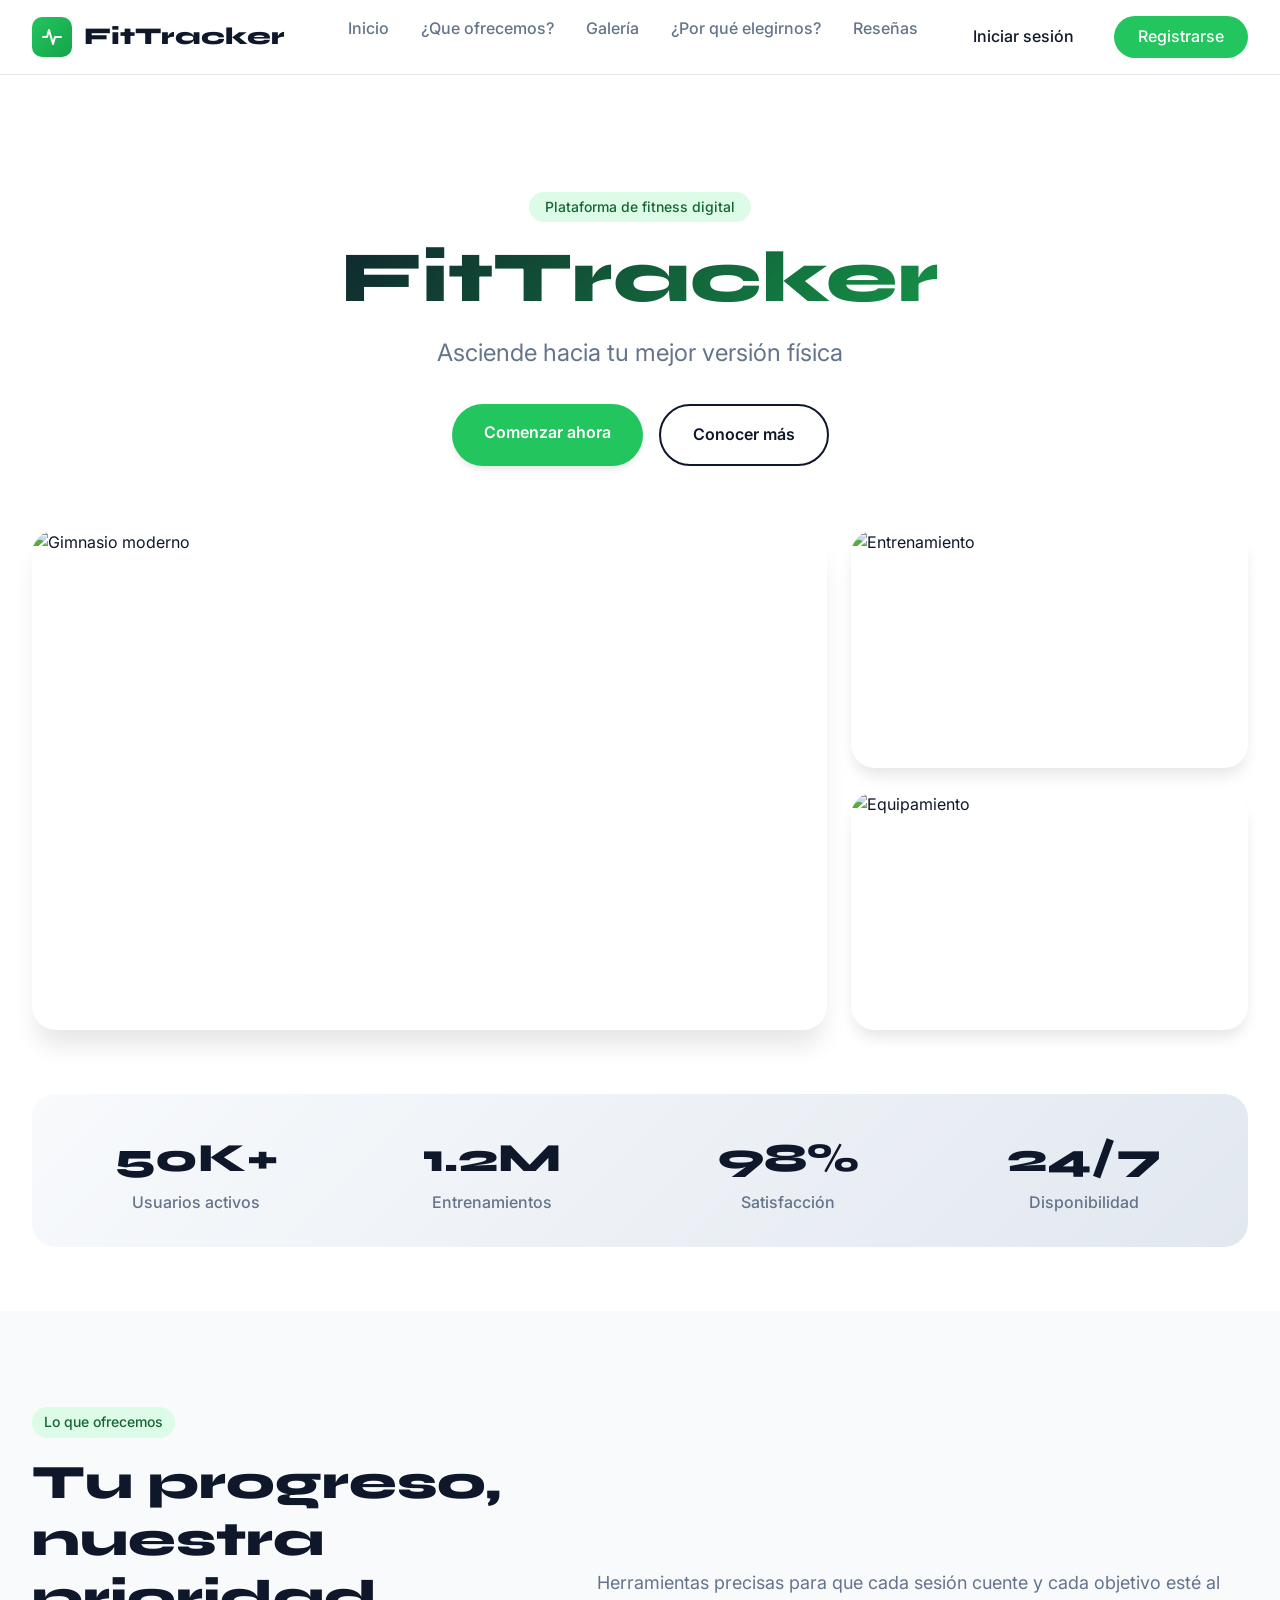
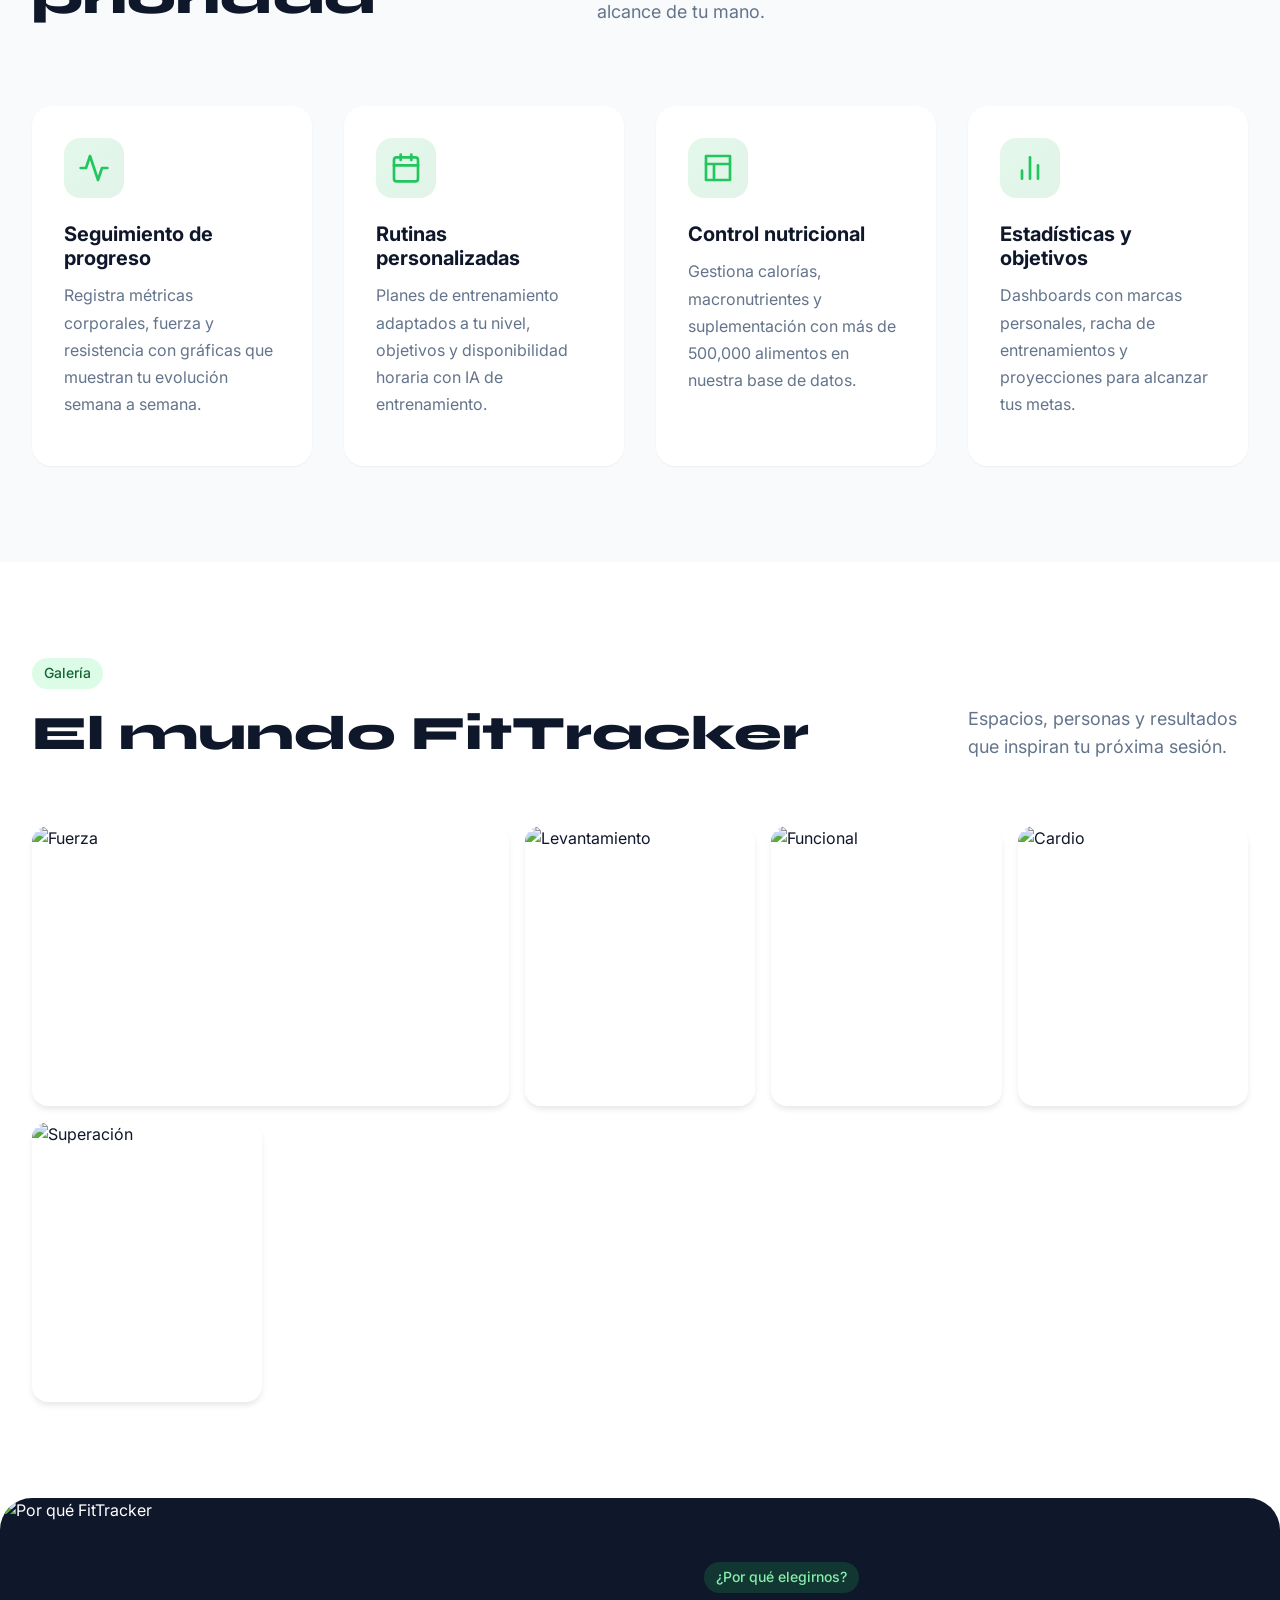
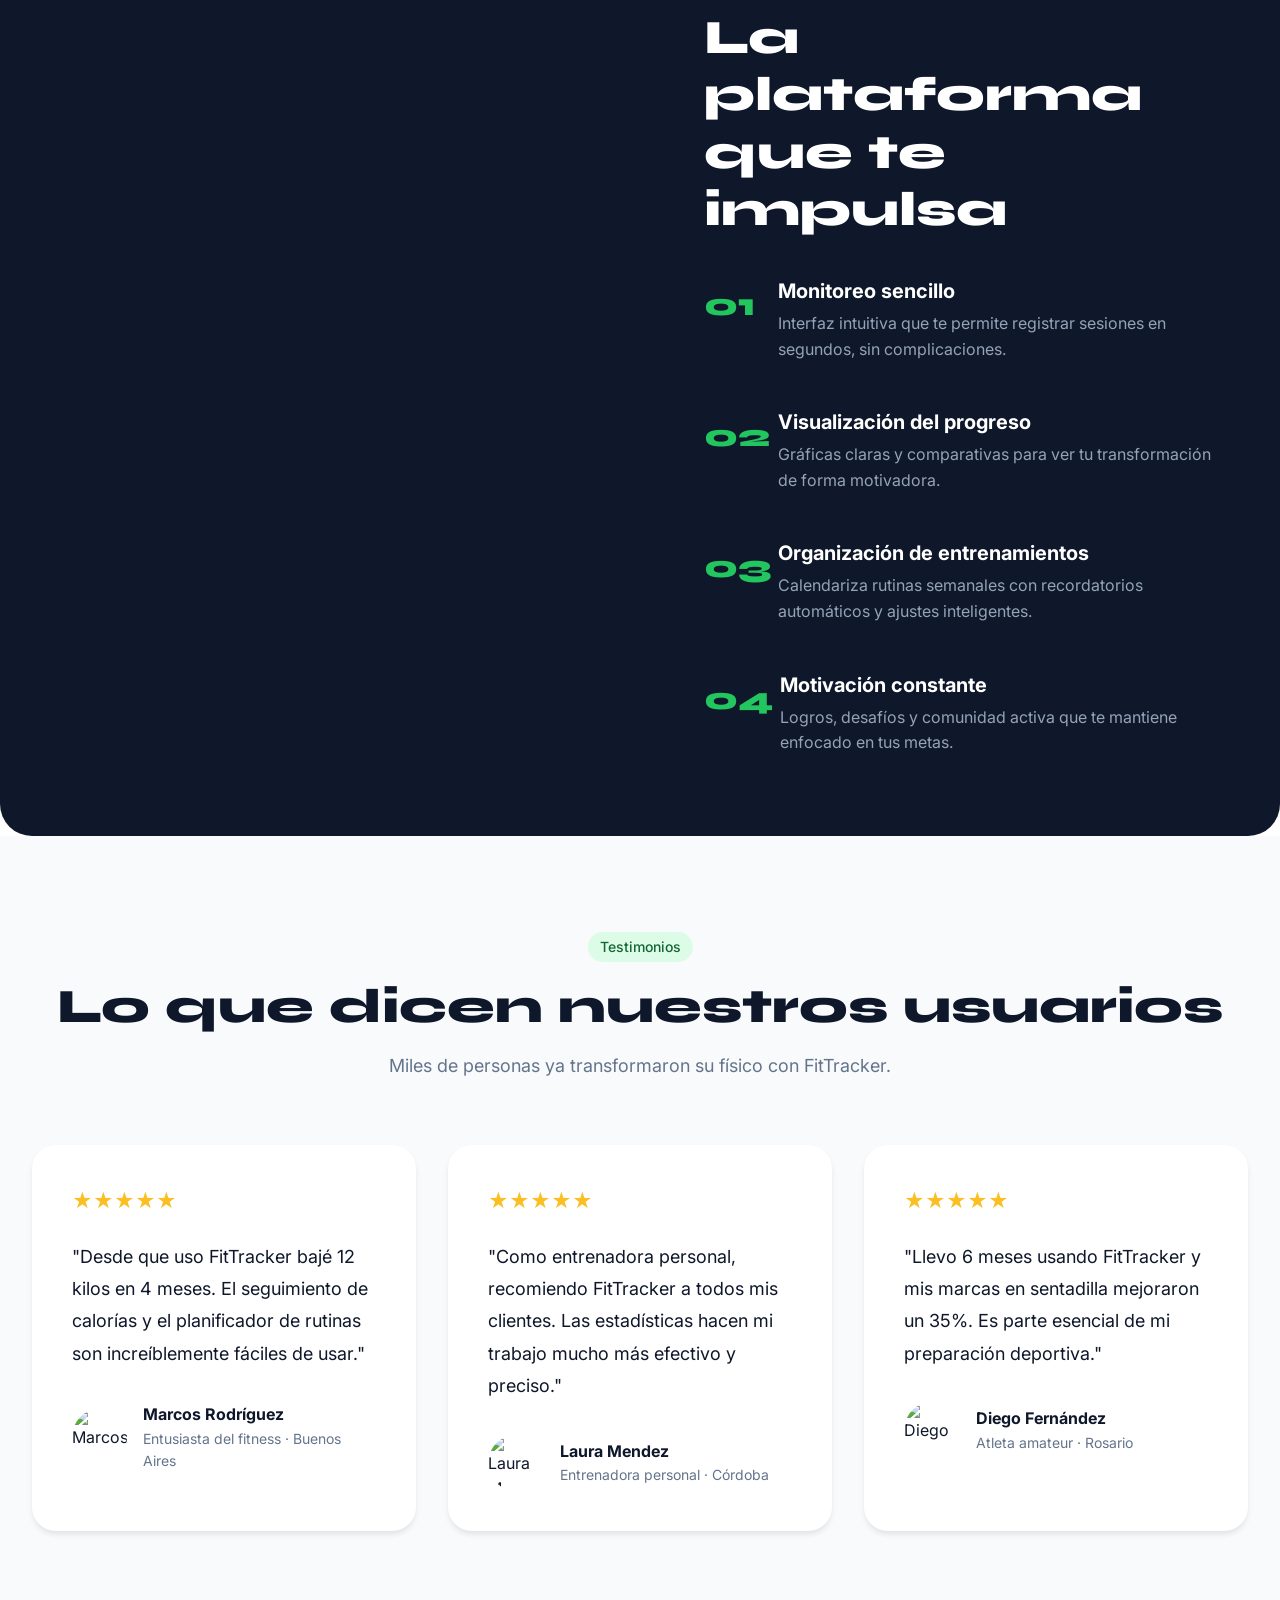
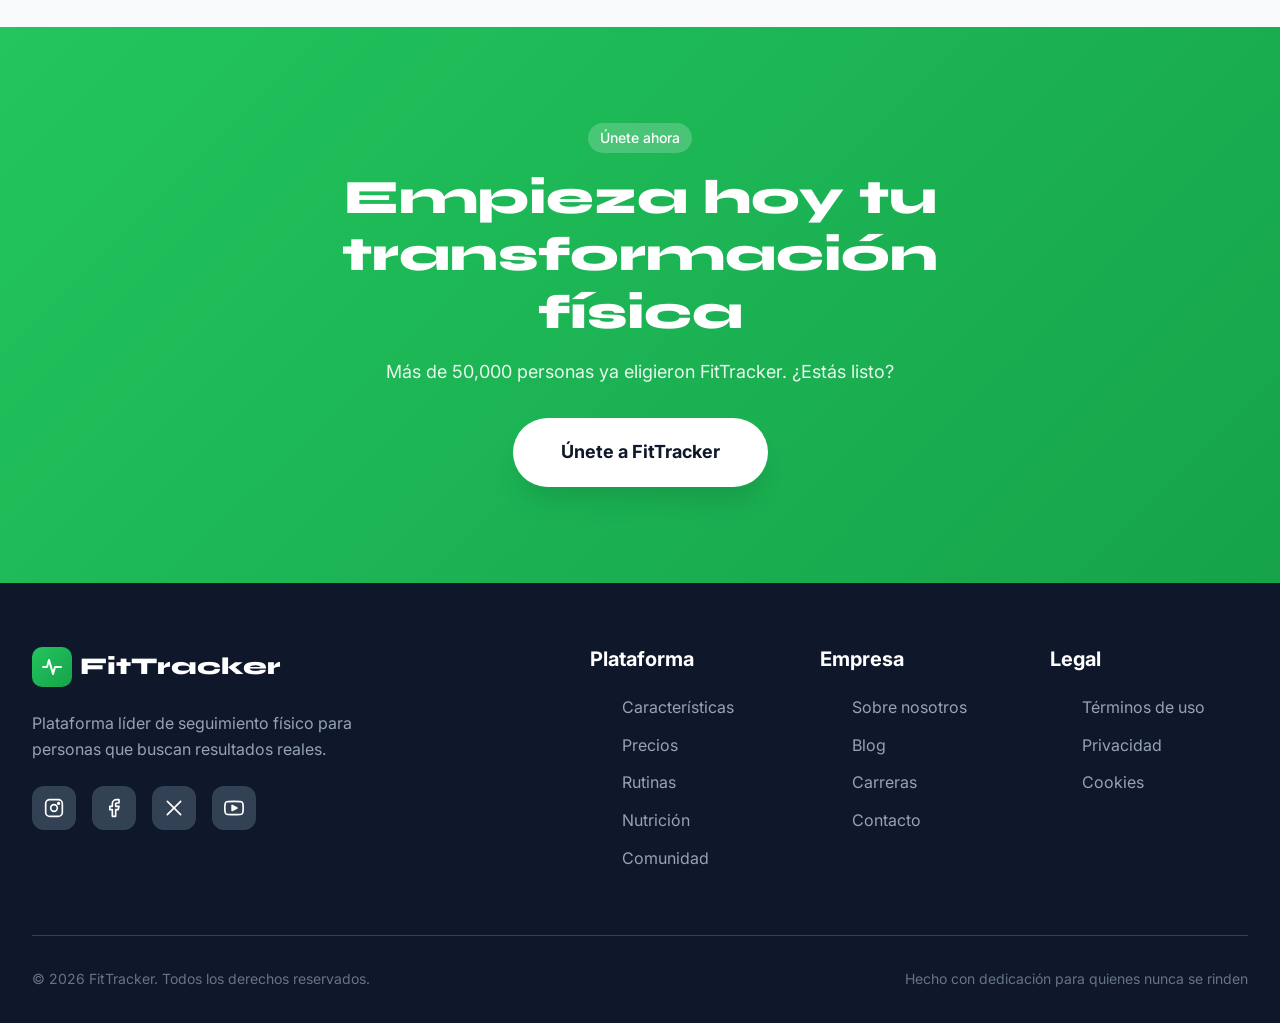
==== commit 676d6601: "se cambio toda la interfaz del index.html" ====
--- a/index.html
+++ b/index.html
@@ -9,9 +9,11 @@
   <link rel="preconnect" href="https://fonts.googleapis.com" />
   <link rel="preconnect" href="https://fonts.gstatic.com" crossorigin />
   <link href="https://fonts.googleapis.com/css2?family=Inter:wght@300;400;500;600&family=Syne:wght@700;800&display=swap" rel="stylesheet" />
-
+  <link href="https://cdn.jsdelivr.net/npm/bootstrap@5.3.8/dist/css/bootstrap.min.css" rel="stylesheet" integrity="sha384-sRIl4kxILFvY47J16cr9ZwB07vP4J8+LH7qKQnuqkuIAvNWLzeN8tE5YBujZqJLB" crossorigin="anonymous">
+  <script src="https://cdn.jsdelivr.net/npm/bootstrap@5.3.8/dist/js/bootstrap.bundle.min.js" integrity="sha384-FKyoEForCGlyvwx9Hj09JcYn3nv7wiPVlz7YYwJrWVcXK/BmnVDxM+D2scQbITxI" crossorigin="anonymous"></script>
+  
   <!-- Estilos -->
-  <link rel="stylesheet" href="fittracker.css" />
+  <link rel="stylesheet" href="style.css" />
 </head>
 <body>
 
@@ -28,15 +30,15 @@
 
     <ul class="nav-links">
       <li><a href="#hero">Inicio</a></li>
-      <li><a href="#features">Servicios</a></li>
-      <li><a href="#gallery">Rutinas</a></li>
-      <li><a href="#why">Nutrición</a></li>
-      <li><a href="#testimonials">Contacto</a></li>
+      <li><a href="#features">¿Que ofrecemos?</a></li>
+      <li><a href="#gallery">Galería</a></li>
+      <li><a href="#why">¿Por qué elegirnos?</a></li>
+      <li><a href="#testimonials">Reseñas</a></li>
     </ul>
 
     <div class="nav-auth">
-      <a href="#" class="btn-nav-ghost">Iniciar sesión</a>
-      <a href="#" class="btn-nav-solid">Registrarse</a>
+      <a href="login_registro.html" class="btn-nav-ghost">Iniciar sesión</a>
+      <a href="login_registro.html" class="btn-nav-solid">Registrarse</a>
     </div>
 
     <button class="hamburger" id="hamburger" aria-label="Menú">
@@ -52,8 +54,8 @@
     <a href="#why">Nutrición</a>
     <a href="#testimonials">Contacto</a>
     <div class="mobile-auth">
-      <a href="#" class="btn-nav-ghost">Iniciar sesión</a>
-      <a href="#" class="btn-nav-solid">Registrarse</a>
+      <a href="login_registro.html" class="btn-nav-ghost">Iniciar sesión</a>
+      <a href="login_registro.html" class="btn-nav-solid">Registrarse</a>
     </div>
   </div>
 
@@ -328,7 +330,7 @@
       <p class="sec-desc">
         Más de 50,000 personas ya eligieron FitTracker. ¿Estás listo?
       </p>
-      <a href="#" class="btn-cta">Únete a FitTracker</a>
+      <a href="login_registro.html" class="btn-cta">Únete a FitTracker</a>
     </div>
   </section>
 
@@ -411,7 +413,7 @@
   </footer>
 
   <!-- Script -->
-  <script src="fittracker.js"></script>
+  <script src="main.js"></script>
 
 </body>
 </html>
--- a/style.css
+++ b/style.css
@@ -0,0 +1,872 @@
+/* ============================================================
+   RESET & BASE
+   ============================================================ */
+* {
+  margin: 0;
+  padding: 0;
+  box-sizing: border-box;
+}
+
+:root {
+  --color-primary: #22c55e;
+  --color-primary-dark: #16a34a;
+  --color-dark: #0f172a;
+  --color-gray: #64748b;
+  --color-light: #f8fafc;
+  --color-white: #ffffff;
+  --font-sans: 'Inter', system-ui, -apple-system, sans-serif;
+  --font-display: 'Syne', system-ui, sans-serif;
+  --shadow-sm: 0 1px 2px 0 rgb(0 0 0 / 0.05);
+  --shadow-md: 0 4px 6px -1px rgb(0 0 0 / 0.1);
+  --shadow-lg: 0 10px 15px -3px rgb(0 0 0 / 0.1);
+  --shadow-xl: 0 20px 25px -5px rgb(0 0 0 / 0.1);
+}
+
+body {
+  font-family: var(--font-sans);
+  color: var(--color-dark);
+  background-color: var(--color-white);
+  line-height: 1.6;
+  overflow-x: hidden;
+}
+
+img {
+  max-width: 100%;
+  height: auto;
+  display: block;
+}
+
+a {
+  text-decoration: none;
+  color: inherit;
+}
+
+/* ============================================================
+   NAVBAR
+   ============================================================ */
+#navbar {
+  position: fixed;
+  top: 0;
+  left: 0;
+  right: 0;
+  z-index: 1000;
+  padding: 1rem 2rem;
+  display: flex;
+  align-items: center;
+  justify-content: space-between;
+  background: rgba(255, 255, 255, 0.95);
+  backdrop-filter: blur(10px);
+  border-bottom: 1px solid #e2e8f0;
+}
+
+.nav-logo {
+  display: flex;
+  align-items: center;
+  gap: 0.75rem;
+  font-family: var(--font-display);
+  font-weight: 800;
+  font-size: 1.5rem;
+  color: var(--color-dark);
+}
+
+.logo-mark {
+  width: 40px;
+  height: 40px;
+  background: linear-gradient(135deg, #22c55e, #16a34a);
+  border-radius: 10px;
+  display: flex;
+  align-items: center;
+  justify-content: center;
+}
+
+.logo-mark svg {
+  width: 24px;
+  height: 24px;
+  stroke: white;
+  fill: none;
+  stroke-width: 2;
+  stroke-linecap: round;
+  stroke-linejoin: round;
+}
+
+.nav-links {
+  display: flex;
+  list-style: none;
+  gap: 2rem;
+}
+
+.nav-links a {
+  font-weight: 500;
+  color: var(--color-gray);
+  transition: color 0.2s;
+}
+
+.nav-links a:hover {
+  color: var(--color-dark);
+}
+
+.nav-auth {
+  display: flex;
+  gap: 1rem;
+}
+
+.btn-nav-ghost {
+  padding: 0.5rem 1.5rem;
+  border-radius: 9999px;
+  font-weight: 500;
+  color: var(--color-dark);
+  transition: background 0.2s;
+}
+
+.btn-nav-ghost:hover {
+  background: #f1f5f9;
+}
+
+.btn-nav-solid {
+  padding: 0.5rem 1.5rem;
+  border-radius: 9999px;
+  font-weight: 500;
+  background: var(--color-primary);
+  color: white;
+  transition: background 0.2s;
+}
+
+.btn-nav-solid:hover {
+  background: var(--color-primary-dark);
+}
+
+.hamburger {
+  display: none;
+  flex-direction: column;
+  gap: 4px;
+  background: none;
+  border: none;
+  cursor: pointer;
+}
+
+.hamburger span {
+  width: 24px;
+  height: 3px;
+  background: var(--color-dark);
+  border-radius: 2px;
+  transition: 0.3s;
+}
+
+.mobile-menu {
+  display: none;
+  position: fixed;
+  top: 70px;
+  left: 0;
+  right: 0;
+  background: white;
+  padding: 2rem;
+  box-shadow: var(--shadow-lg);
+  flex-direction: column;
+  gap: 1.5rem;
+}
+
+.mobile-menu a {
+  font-size: 1.25rem;
+  font-weight: 500;
+}
+
+.mobile-auth {
+  display: flex;
+  gap: 1rem;
+  margin-top: 1rem;
+}
+
+/* ============================================================
+   HERO
+   ============================================================ */
+#hero {
+  padding: 12rem 2rem 4rem;
+  max-width: 1400px;
+  margin: 0 auto;
+}
+
+.hero-text {
+  text-align: center;
+  max-width: 800px;
+  margin: 0 auto 4rem;
+}
+
+.hero-eyebrow {
+  display: inline-block;
+  padding: 0.25rem 1rem;
+  background: #dcfce7;
+  color: #166534;
+  border-radius: 9999px;
+  font-weight: 500;
+  font-size: 0.875rem;
+  margin-bottom: 1rem;
+}
+
+.hero-title {
+  font-family: var(--font-display);
+  font-size: 4.5rem;
+  font-weight: 800;
+  line-height: 1.1;
+  margin-bottom: 1rem;
+  background: linear-gradient(135deg, #0f172a, #16a34a);
+  -webkit-background-clip: text;
+  -webkit-text-fill-color: transparent;
+  background-clip: text;
+}
+
+.hero-sub {
+  font-size: 1.5rem;
+  color: var(--color-gray);
+  margin-bottom: 2rem;
+}
+
+.hero-cta {
+  display: flex;
+  gap: 1rem;
+  justify-content: center;
+}
+
+.btn-solid {
+  padding: 1rem 2rem;
+  border-radius: 9999px;
+  background: var(--color-primary);
+  color: white;
+  font-weight: 600;
+  box-shadow: var(--shadow-md);
+  transition: all 0.2s;
+}
+
+.btn-solid:hover {
+  background: var(--color-primary-dark);
+  transform: translateY(-2px);
+  box-shadow: var(--shadow-lg);
+}
+
+.btn-outline {
+  padding: 1rem 2rem;
+  border-radius: 9999px;
+  border: 2px solid var(--color-dark);
+  color: var(--color-dark);
+  font-weight: 600;
+  transition: all 0.2s;
+}
+
+.btn-outline:hover {
+  background: var(--color-dark);
+  color: white;
+}
+
+.hero-images {
+  display: grid;
+  grid-template-columns: 2fr 1fr;
+  gap: 1.5rem;
+  margin-bottom: 4rem;
+}
+
+.hero-img-main {
+  border-radius: 24px;
+  overflow: hidden;
+  box-shadow: var(--shadow-xl);
+}
+
+.hero-img-main img {
+  width: 100%;
+  height: 500px;
+  object-fit: cover;
+}
+
+.hero-img-row {
+  display: flex;
+  flex-direction: column;
+  gap: 1.5rem;
+}
+
+.hero-img-sub {
+  border-radius: 24px;
+  overflow: hidden;
+  box-shadow: var(--shadow-lg);
+  flex: 1;
+}
+
+.hero-img-sub img {
+  width: 100%;
+  height: 100%;
+  object-fit: cover;
+}
+
+.stats-bar {
+  display: grid;
+  grid-template-columns: repeat(4, 1fr);
+  gap: 2rem;
+  padding: 2rem;
+  background: linear-gradient(135deg, #f8fafc, #e2e8f0);
+  border-radius: 24px;
+}
+
+.stat-item {
+  text-align: center;
+}
+
+.stat-num {
+  font-family: var(--font-display);
+  font-size: 2.5rem;
+  font-weight: 800;
+  color: var(--color-dark);
+}
+
+.stat-label {
+  color: var(--color-gray);
+  font-weight: 500;
+}
+
+/* ============================================================
+   SECTIONS COMMON
+   ============================================================ */
+section {
+  padding: 6rem 2rem;
+}
+
+.sec-tag {
+  display: inline-block;
+  padding: 0.25rem 0.75rem;
+  background: #dcfce7;
+  color: #166534;
+  border-radius: 9999px;
+  font-weight: 500;
+  font-size: 0.875rem;
+  margin-bottom: 1rem;
+}
+
+.sec-title {
+  font-family: var(--font-display);
+  font-size: 3rem;
+  font-weight: 800;
+  line-height: 1.2;
+  margin-bottom: 1rem;
+}
+
+.sec-desc {
+  color: var(--color-gray);
+  font-size: 1.125rem;
+}
+
+/* ============================================================
+   FEATURES
+   ============================================================ */
+#features {
+  background: var(--color-light);
+}
+
+.features-head {
+  max-width: 1400px;
+  margin: 0 auto 4rem;
+  display: flex;
+  justify-content: space-between;
+  align-items: flex-end;
+  gap: 2rem;
+}
+
+.features-grid {
+  max-width: 1400px;
+  margin: 0 auto;
+  display: grid;
+  grid-template-columns: repeat(4, 1fr);
+  gap: 2rem;
+}
+
+.feat-card {
+  background: white;
+  padding: 2rem;
+  border-radius: 20px;
+  box-shadow: var(--shadow-sm);
+  transition: all 0.3s;
+}
+
+.feat-card:hover {
+  transform: translateY(-8px);
+  box-shadow: var(--shadow-lg);
+}
+
+.feat-icon {
+  width: 60px;
+  height: 60px;
+  background: linear-gradient(135deg, #22c55e20, #16a34a20);
+  border-radius: 16px;
+  display: flex;
+  align-items: center;
+  justify-content: center;
+  margin-bottom: 1.5rem;
+}
+
+.feat-icon svg {
+  width: 32px;
+  height: 32px;
+  stroke: var(--color-primary);
+  fill: none;
+  stroke-width: 2;
+  stroke-linecap: round;
+  stroke-linejoin: round;
+}
+
+.feat-card h3 {
+  font-size: 1.25rem;
+  font-weight: 700;
+  margin-bottom: 0.75rem;
+}
+
+.feat-card p {
+  color: var(--color-gray);
+  line-height: 1.7;
+}
+
+/* ============================================================
+   GALLERY
+   ============================================================ */
+#gallery {
+  max-width: 1400px;
+  margin: 0 auto;
+}
+
+.gallery-intro {
+  display: flex;
+  justify-content: space-between;
+  align-items: flex-end;
+  margin-bottom: 3rem;
+}
+
+.gallery-grid {
+  display: grid;
+  grid-template-columns: repeat(5, 1fr);
+  gap: 1rem;
+}
+
+.g-item {
+  border-radius: 16px;
+  overflow: hidden;
+  box-shadow: var(--shadow-md);
+  transition: transform 0.3s;
+}
+
+.g-item:hover {
+  transform: scale(1.05);
+}
+
+.g-item img {
+  width: 100%;
+  height: 280px;
+  object-fit: cover;
+}
+
+.g-item:first-child {
+  grid-column: span 2;
+}
+
+.g-item:first-child img {
+  height: 100%;
+}
+
+/* ============================================================
+   WHY
+   ============================================================ */
+#why {
+  background: var(--color-dark);
+  color: white;
+  display: grid;
+  grid-template-columns: 1fr 1fr;
+  max-width: 1400px;
+  margin: 0 auto;
+  padding: 0;
+  border-radius: 32px;
+  overflow: hidden;
+}
+
+.why-img-wrap {
+  position: relative;
+}
+
+.why-img-wrap img {
+  width: 100%;
+  height: 100%;
+  object-fit: cover;
+}
+
+.why-copy {
+  padding: 4rem;
+}
+
+.why-copy .sec-tag {
+  background: #22c55e30;
+  color: #86efac;
+}
+
+.why-copy .sec-title {
+  color: white;
+}
+
+.benefit-list {
+  margin-top: 2.5rem;
+  display: flex;
+  flex-direction: column;
+  gap: 2rem;
+}
+
+.benefit-row {
+  display: flex;
+  gap: 1.5rem;
+}
+
+.b-num {
+  font-family: var(--font-display);
+  font-size: 2rem;
+  font-weight: 800;
+  color: var(--color-primary);
+  min-width: 50px;
+}
+
+.b-text h4 {
+  font-size: 1.25rem;
+  font-weight: 700;
+  margin-bottom: 0.5rem;
+}
+
+.b-text p {
+  color: #94a3b8;
+}
+
+/* ============================================================
+   TESTIMONIALS
+   ============================================================ */
+#testimonials {
+  background: var(--color-light);
+}
+
+.test-head {
+  max-width: 1400px;
+  margin: 0 auto 4rem;
+  text-align: center;
+}
+
+.test-grid {
+  max-width: 1400px;
+  margin: 0 auto;
+  display: grid;
+  grid-template-columns: repeat(3, 1fr);
+  gap: 2rem;
+}
+
+.test-card {
+  background: white;
+  padding: 2.5rem;
+  border-radius: 24px;
+  box-shadow: var(--shadow-md);
+}
+
+.stars {
+  font-size: 1.25rem;
+  color: #fbbf24;
+  margin-bottom: 1.5rem;
+}
+
+.test-text {
+  font-size: 1.125rem;
+  line-height: 1.8;
+  margin-bottom: 2rem;
+  color: var(--color-dark);
+}
+
+.test-author {
+  display: flex;
+  align-items: center;
+  gap: 1rem;
+}
+
+.t-avatar {
+  width: 56px;
+  height: 56px;
+  border-radius: 50%;
+  overflow: hidden;
+}
+
+.t-avatar img {
+  width: 100%;
+  height: 100%;
+  object-fit: cover;
+}
+
+.t-name {
+  font-weight: 700;
+}
+
+.t-role {
+  color: var(--color-gray);
+  font-size: 0.875rem;
+}
+
+/* ============================================================
+   CTA
+   ============================================================ */
+#cta {
+  background: linear-gradient(135deg, #22c55e, #16a34a);
+  text-align: center;
+}
+
+#cta .reveal {
+  max-width: 800px;
+  margin: 0 auto;
+}
+
+#cta .sec-tag {
+  background: rgba(255,255,255,0.2);
+  color: white;
+}
+
+#cta .sec-title {
+  color: white;
+}
+
+#cta .sec-desc {
+  color: rgba(255,255,255,0.9);
+  margin-bottom: 2rem;
+}
+
+.btn-cta {
+  display: inline-block;
+  padding: 1.25rem 3rem;
+  border-radius: 9999px;
+  background: white;
+  color: var(--color-dark);
+  font-weight: 700;
+  font-size: 1.125rem;
+  box-shadow: var(--shadow-xl);
+  transition: all 0.3s;
+}
+
+.btn-cta:hover {
+  transform: translateY(-4px);
+  box-shadow: 0 25px 50px -12px rgba(0, 0, 0, 0.25);
+}
+
+/* ============================================================
+   FOOTER
+   ============================================================ */
+footer {
+  background: var(--color-dark);
+  color: white;
+  padding: 4rem 2rem 2rem;
+}
+
+.footer-top {
+  max-width: 1400px;
+  margin: 0 auto;
+  display: grid;
+  grid-template-columns: 1.5fr 2fr;
+  gap: 4rem;
+  padding-bottom: 3rem;
+  border-bottom: 1px solid #334155;
+}
+
+.footer-brand .logo-word {
+  font-family: var(--font-display);
+  font-weight: 800;
+  font-size: 1.5rem;
+}
+
+.footer-brand p {
+  color: #94a3b8;
+  margin: 1.5rem 0;
+  max-width: 350px;
+}
+
+.footer-socials {
+  display: flex;
+  gap: 1rem;
+}
+
+.soc-btn {
+  width: 44px;
+  height: 44px;
+  background: #334155;
+  border-radius: 12px;
+  display: flex;
+  align-items: center;
+  justify-content: center;
+  transition: background 0.2s;
+}
+
+.soc-btn:hover {
+  background: var(--color-primary);
+}
+
+.soc-btn svg {
+  width: 20px;
+  height: 20px;
+  stroke: white;
+  fill: none;
+  stroke-width: 2;
+  stroke-linecap: round;
+  stroke-linejoin: round;
+}
+
+.footer-cols {
+  display: grid;
+  grid-template-columns: repeat(3, 1fr);
+  gap: 2rem;
+}
+
+.footer-col h5 {
+  font-weight: 700;
+  margin-bottom: 1.5rem;
+}
+
+.footer-col ul {
+  list-style: none;
+}
+
+.footer-col li {
+  margin-bottom: 0.75rem;
+}
+
+.footer-col a {
+  color: #94a3b8;
+  transition: color 0.2s;
+}
+
+.footer-col a:hover {
+  color: white;
+}
+
+.footer-bottom {
+  max-width: 1400px;
+  margin: 0 auto;
+  padding-top: 2rem;
+  display: flex;
+  justify-content: space-between;
+  color: #64748b;
+  font-size: 0.875rem;
+}
+
+/* ============================================================
+   ANIMATIONS
+   ============================================================ */
+.reveal {
+  opacity: 0;
+  transform: translateY(30px);
+  animation: reveal 0.6s ease forwards;
+}
+
+@keyframes reveal {
+  to {
+    opacity: 1;
+    transform: translateY(0);
+  }
+}
+
+/* ============================================================
+   RESPONSIVE
+   ============================================================ */
+@media (max-width: 1024px) {
+  .nav-links,
+  .nav-auth {
+    display: none;
+  }
+
+  .hamburger {
+    display: flex;
+  }
+
+  .mobile-menu.active {
+    display: flex;
+  }
+
+  .hero-title {
+    font-size: 3rem;
+  }
+
+  .hero-images {
+    grid-template-columns: 1fr;
+  }
+
+  .hero-img-main img {
+    height: 350px;
+  }
+
+  .hero-img-row {
+    flex-direction: row;
+  }
+
+  .stats-bar {
+    grid-template-columns: repeat(2, 1fr);
+  }
+
+  .features-grid {
+    grid-template-columns: repeat(2, 1fr);
+  }
+
+  .gallery-grid {
+    grid-template-columns: repeat(3, 1fr);
+  }
+
+  .g-item:first-child {
+    grid-column: span 2;
+  }
+
+  #why {
+    grid-template-columns: 1fr;
+  }
+
+  .why-img-wrap {
+    height: 400px;
+  }
+
+  .test-grid {
+    grid-template-columns: 1fr;
+  }
+
+  .footer-top {
+    grid-template-columns: 1fr;
+  }
+}
+
+@media (max-width: 640px) {
+  .hero-title {
+    font-size: 2.25rem;
+  }
+
+  .hero-sub {
+    font-size: 1.125rem;
+  }
+
+  .hero-cta {
+    flex-direction: column;
+  }
+
+  .stats-bar {
+    grid-template-columns: 1fr;
+  }
+
+  .sec-title {
+    font-size: 2rem;
+  }
+
+  .features-grid {
+    grid-template-columns: 1fr;
+  }
+
+  .gallery-grid {
+    grid-template-columns: 1fr;
+  }
+
+  .g-item:first-child {
+    grid-column: span 1;
+  }
+
+  .footer-cols {
+    grid-template-columns: 1fr;
+  }
+
+  .footer-bottom {
+    flex-direction: column;
+    gap: 0.5rem;
+    text-align: center;
+  }
+}
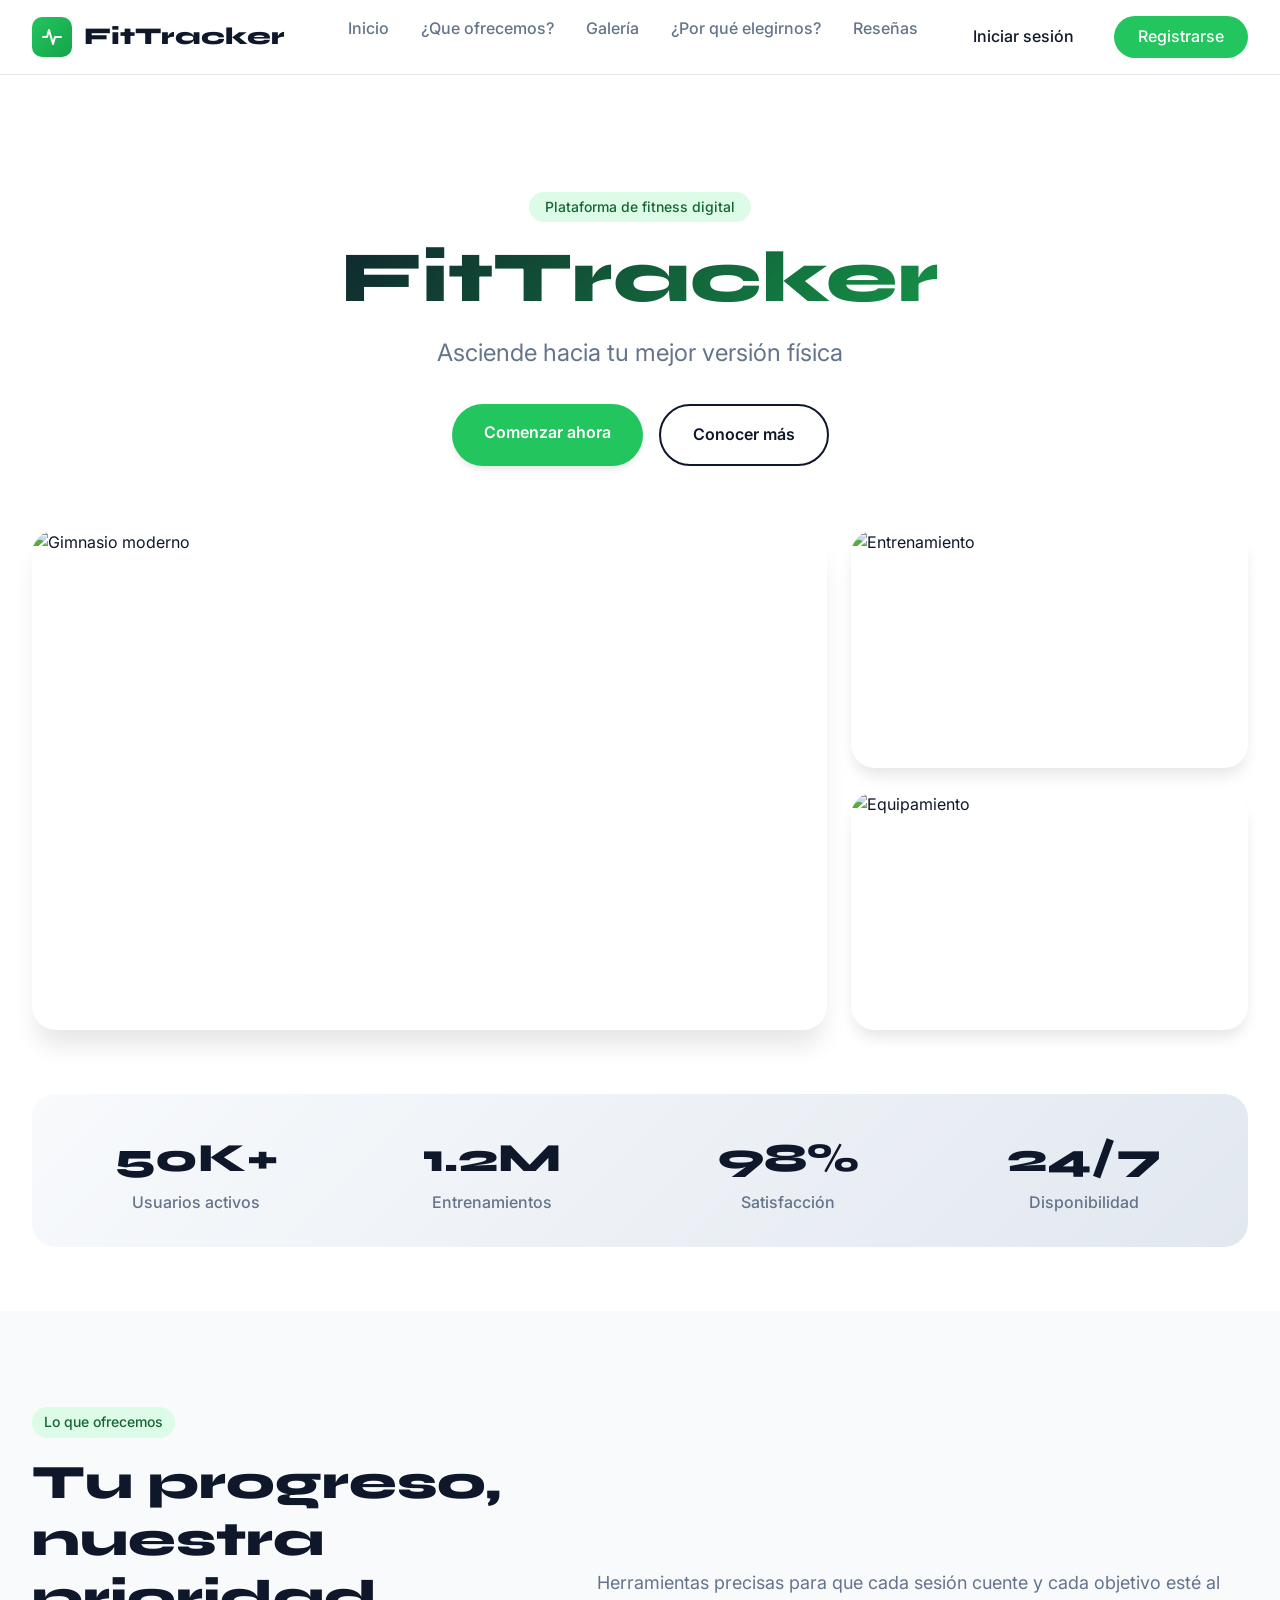
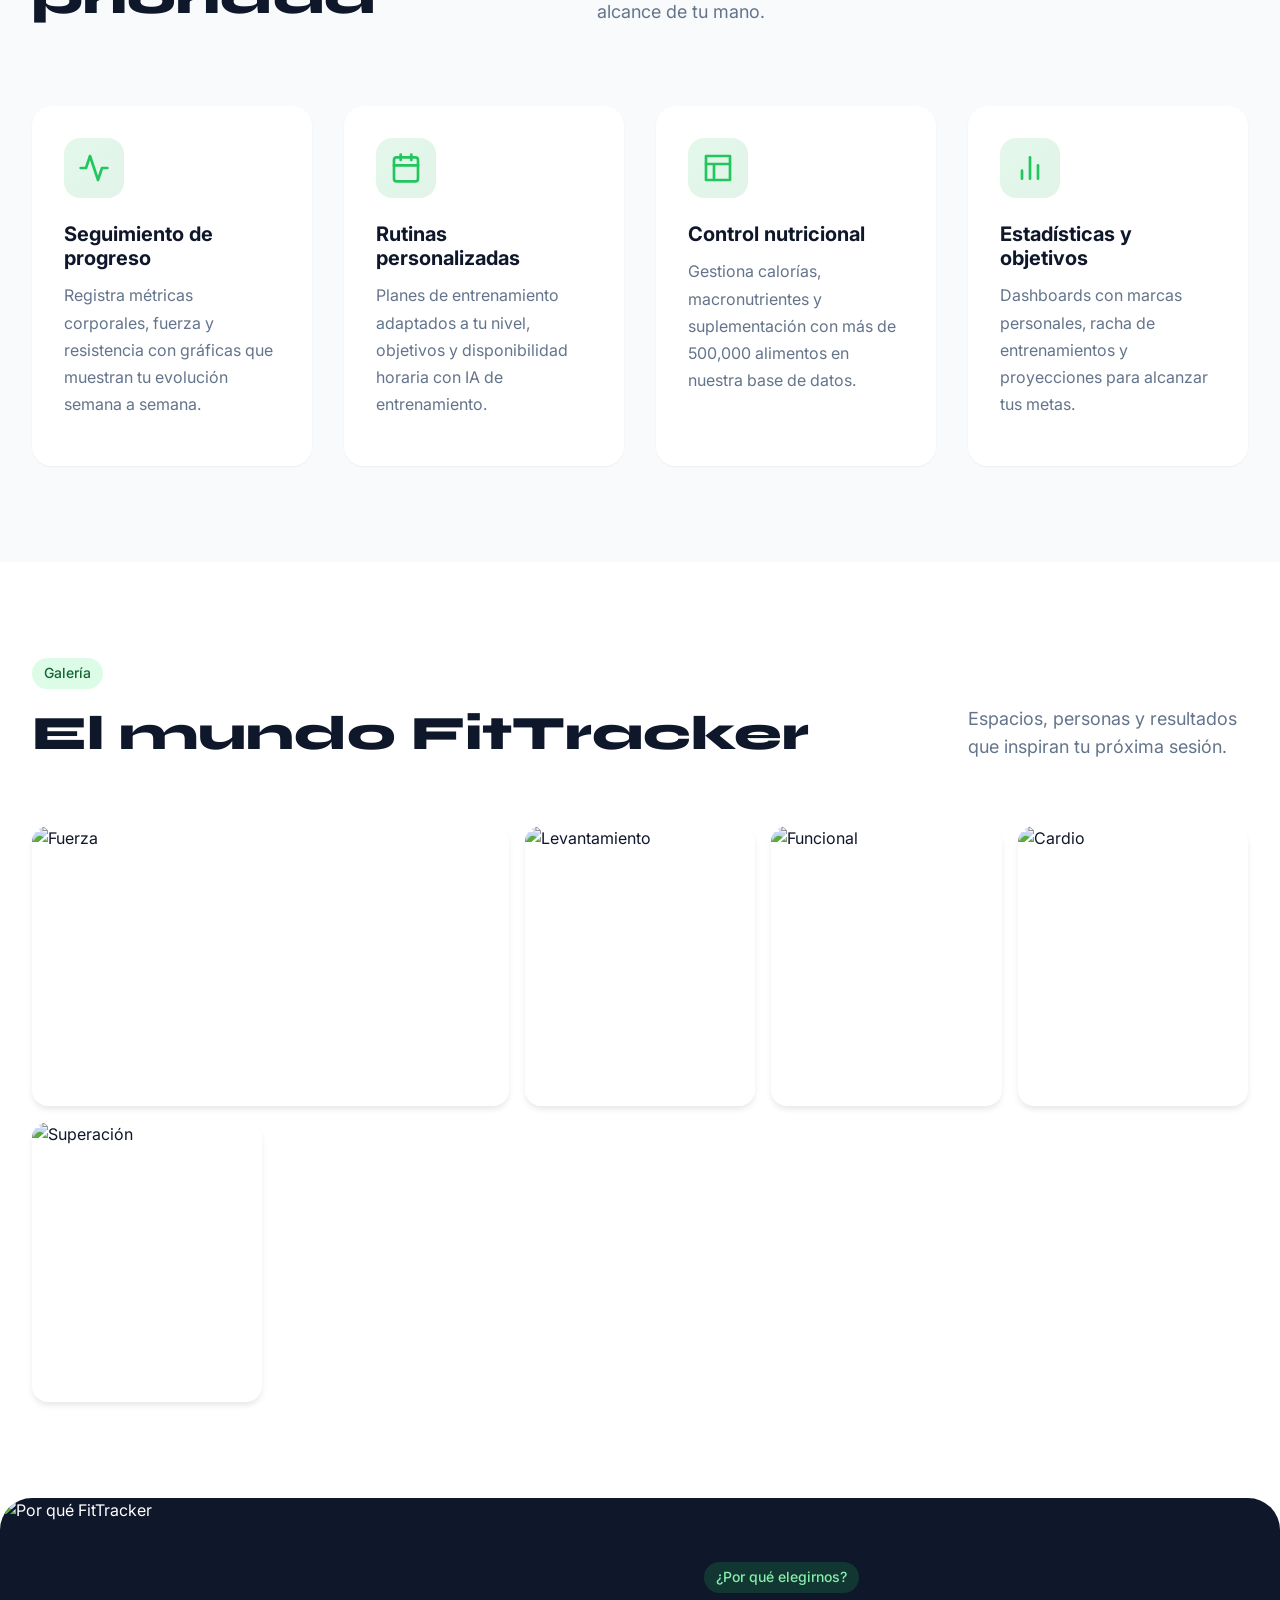
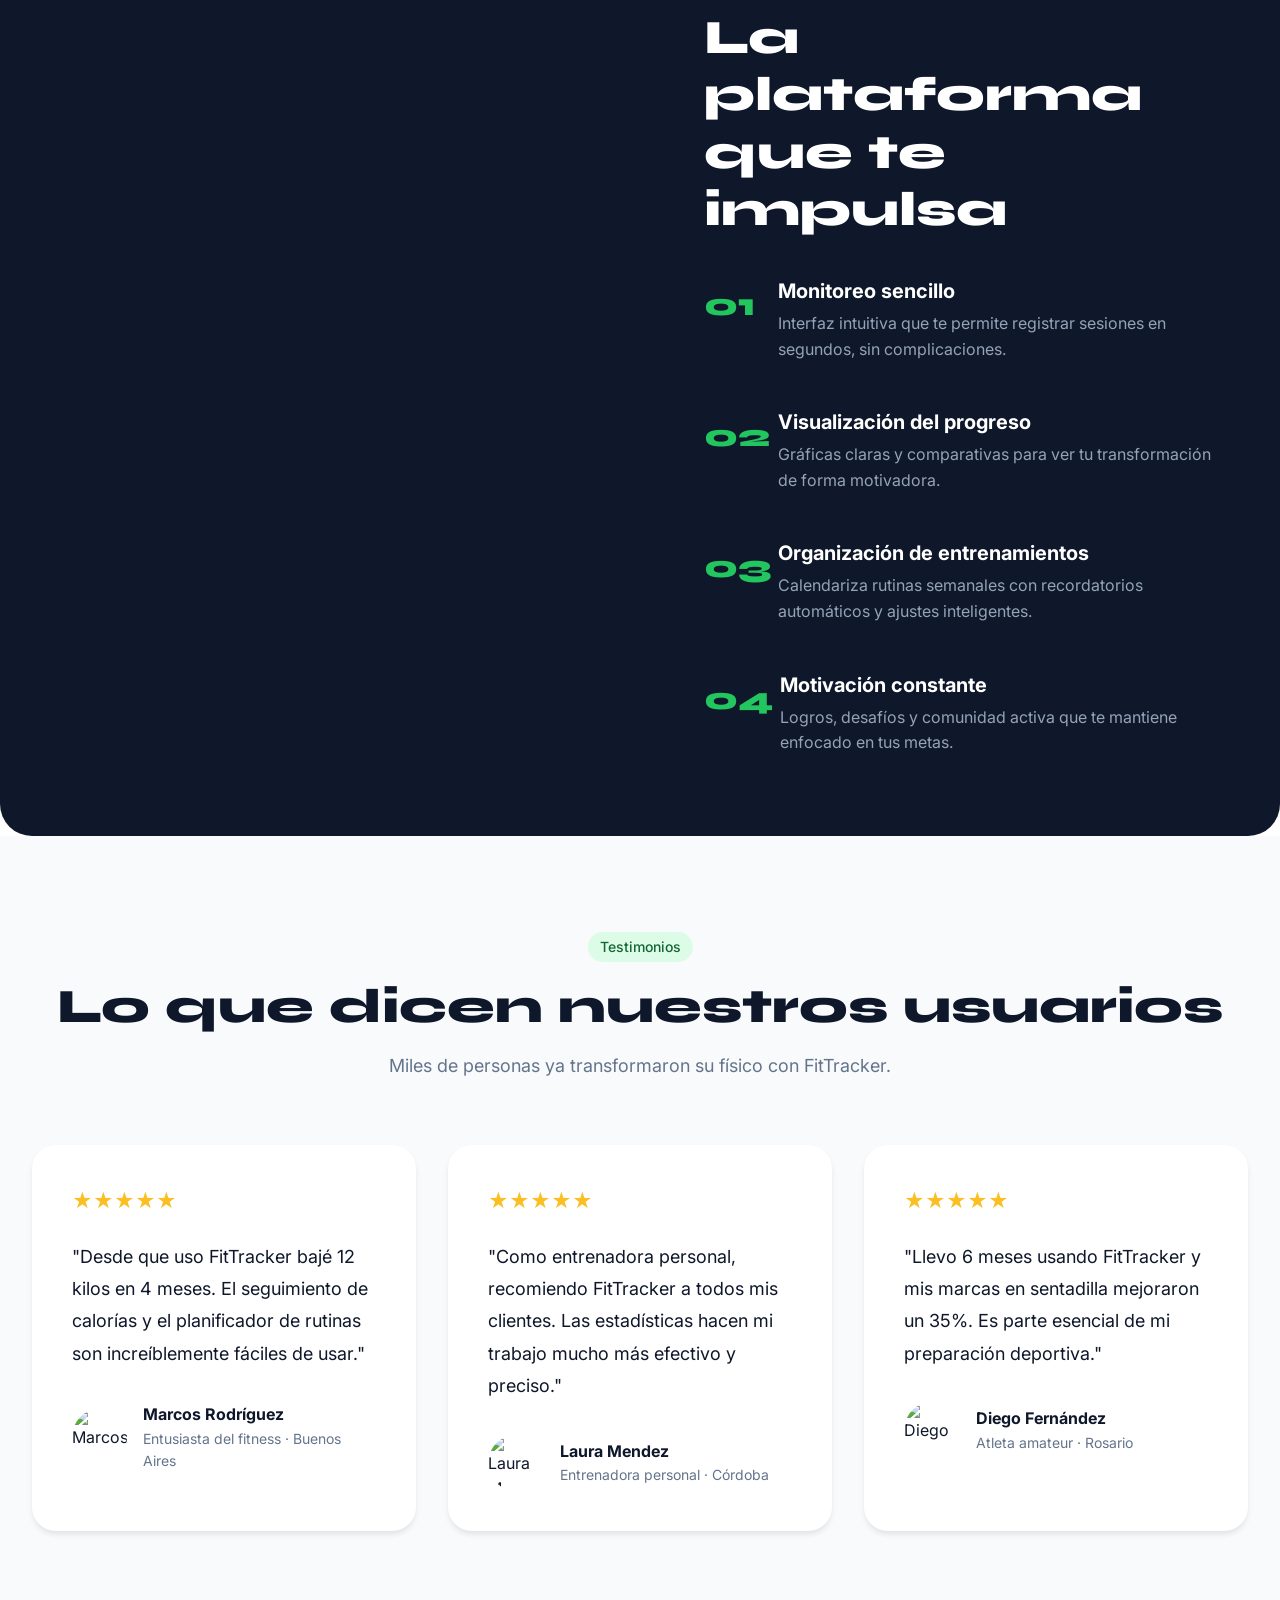
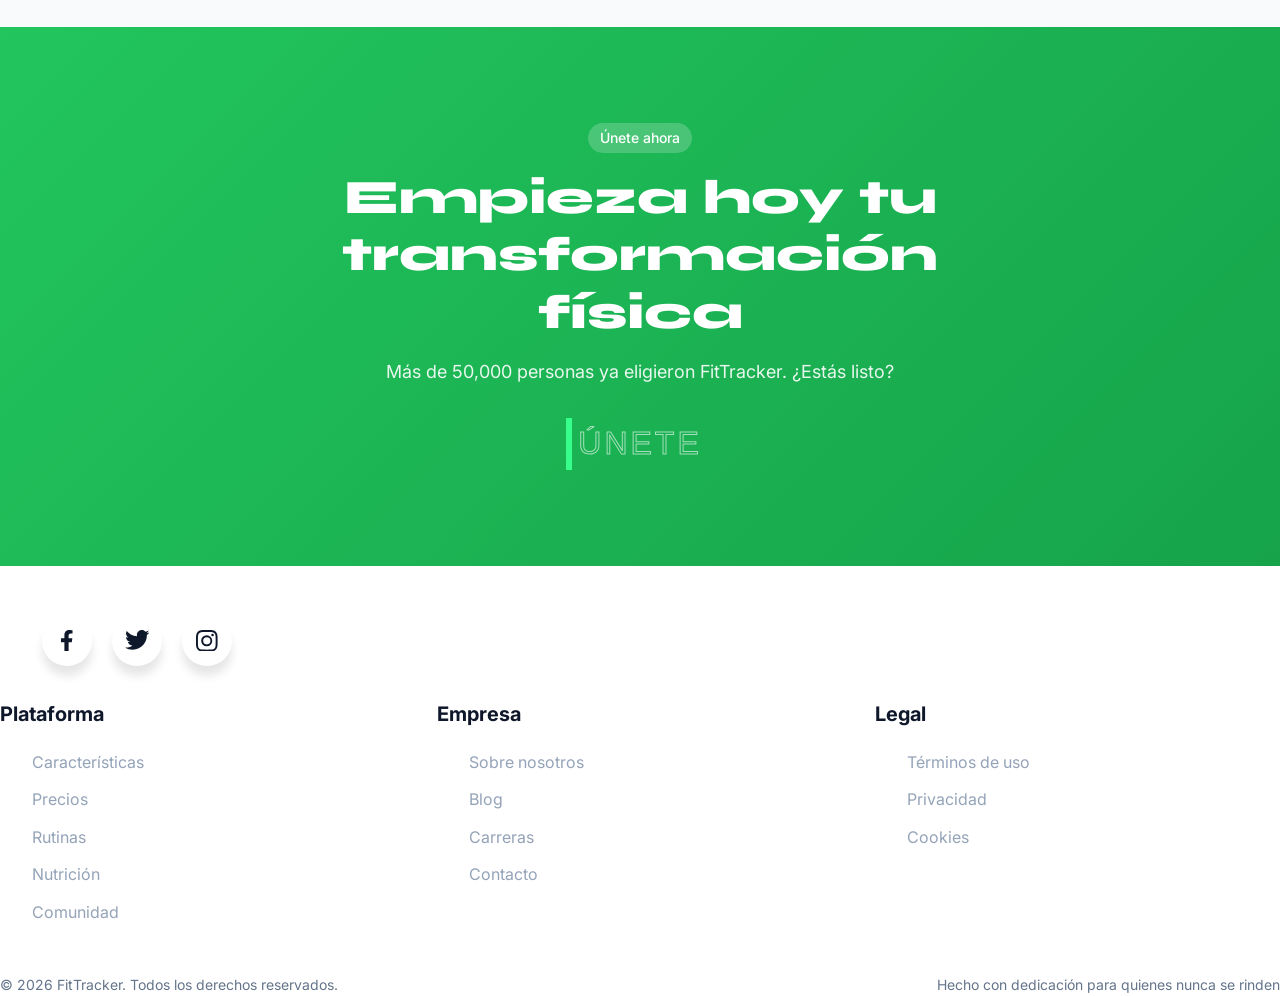
==== commit 85b9c2c5: "agregué botones nuevos a index y su CSS" ====
--- a/index.html
+++ b/index.html
@@ -330,49 +330,62 @@
       <p class="sec-desc">
         Más de 50,000 personas ya eligieron FitTracker. ¿Estás listo?
       </p>
-      <a href="login_registro.html" class="btn-cta">Únete a FitTracker</a>
+      <a href="login_registro.html"><button  class="button" data-text="Awesome">
+    <span class="actual-text">&nbsp;Únete&nbsp;</span>
+    <span aria-hidden="true" class="hover-text">&nbsp;Únete&nbsp;</span>
+  </button>
+  </a>
     </div>
   </section>
 
   <!-- ============================================================
        FOOTER
   ============================================================ -->
-  <footer>
-    <div class="footer-top">
-      <!-- Marca -->
-      <div class="footer-brand">
-        <div style="display:flex;align-items:center;gap:8px;">
-          <div class="logo-mark">
-            <svg viewBox="0 0 24 24">
-              <polyline points="3 12 7 12 9 5 13 19 15 12 21 12"
-                stroke="#fff" fill="none" stroke-width="2" stroke-linecap="round"/>
-            </svg>
-          </div>
-          <span class="logo-word">FitTracker</span>
-        </div>
-        <p>Plataforma líder de seguimiento físico para personas que buscan resultados reales.</p>
-        <div class="footer-socials">
-          <!-- Instagram -->
-          <a href="#" class="soc-btn" aria-label="Instagram">
-            <svg viewBox="0 0 24 24"><rect x="2" y="2" width="20" height="20" rx="5"/><circle cx="12" cy="12" r="4"/><circle cx="17.5" cy="6.5" r="1"/></svg>
-          </a>
-          <!-- Facebook -->
-          <a href="#" class="soc-btn" aria-label="Facebook">
-            <svg viewBox="0 0 24 24"><path d="M18 2h-3a5 5 0 0 0-5 5v3H7v4h3v8h4v-8h3l1-4h-4V7a1 1 0 0 1 1-1h3z"/></svg>
-          </a>
-          <!-- Twitter / X -->
-          <a href="#" class="soc-btn" aria-label="Twitter">
-            <svg viewBox="0 0 24 24"><path d="M4 4l16 16M4 20L20 4"/></svg>
-          </a>
-          <!-- YouTube -->
-          <a href="#" class="soc-btn" aria-label="YouTube">
-            <svg viewBox="0 0 24 24">
-              <path d="M22.54 6.42a2.78 2.78 0 0 0-1.95-1.96C18.88 4 12 4 12 4s-6.88 0-8.59.46a2.78 2.78 0 0 0-1.95 1.96A29 29 0 0 0 1 12a29 29 0 0 0 .46 5.58 2.78 2.78 0 0 0 1.95 1.96C5.12 20 12 20 12 20s6.88 0 8.59-.46a2.78 2.78 0 0 0 1.95-1.96A29 29 0 0 0 23 12a29 29 0 0 0-.46-5.58z"/>
-              <polygon points="9.75 15.02 15.5 12 9.75 8.98 9.75 15.02" fill="#f5f5f3"/>
-            </svg>
-          </a>
-        </div>
-      </div>
+<!-- From Uiverse.io by david-mohseni --> 
+<ul class="wrapper">
+  <li class="icon facebook">
+    <span class="tooltip">Facebook</span>
+    <svg
+      viewBox="0 0 320 512"
+      height="1.2em"
+      fill="currentColor"
+      xmlns="http://www.w3.org/2000/svg"
+    >
+      <path
+        d="M279.14 288l14.22-92.66h-88.91v-60.13c0-25.35 12.42-50.06 52.24-50.06h40.42V6.26S260.43 0 225.36 0c-73.22 0-121.08 44.38-121.08 124.72v70.62H22.89V288h81.39v224h100.17V288z"
+      ></path>
+    </svg>
+  </li>
+  <li class="icon twitter">
+    <span class="tooltip">Twitter</span>
+    <svg
+      height="1.8em"
+      fill="currentColor"
+      viewBox="0 0 48 48"
+      xmlns="http://www.w3.org/2000/svg"
+      class="twitter"
+    >
+      <path
+        d="M42,12.429c-1.323,0.586-2.746,0.977-4.247,1.162c1.526-0.906,2.7-2.351,3.251-4.058c-1.428,0.837-3.01,1.452-4.693,1.776C34.967,9.884,33.05,9,30.926,9c-4.08,0-7.387,3.278-7.387,7.32c0,0.572,0.067,1.129,0.193,1.67c-6.138-0.308-11.582-3.226-15.224-7.654c-0.64,1.082-1,2.349-1,3.686c0,2.541,1.301,4.778,3.285,6.096c-1.211-0.037-2.351-0.374-3.349-0.914c0,0.022,0,0.055,0,0.086c0,3.551,2.547,6.508,5.923,7.181c-0.617,0.169-1.269,0.263-1.941,0.263c-0.477,0-0.942-0.054-1.392-0.135c0.94,2.902,3.667,5.023,6.898,5.086c-2.528,1.96-5.712,3.134-9.174,3.134c-0.598,0-1.183-0.034-1.761-0.104C9.268,36.786,13.152,38,17.321,38c13.585,0,21.017-11.156,21.017-20.834c0-0.317-0.01-0.633-0.025-0.945C39.763,15.197,41.013,13.905,42,12.429"
+      ></path>
+    </svg>
+  </li>
+  <li class="icon instagram">
+    <span class="tooltip">Instagram</span>
+    <svg
+      xmlns="http://www.w3.org/2000/svg"
+      height="1.2em"
+      fill="currentColor"
+      class="bi bi-instagram"
+      viewBox="0 0 16 16"
+    >
+      <path
+        d="M8 0C5.829 0 5.556.01 4.703.048 3.85.088 3.269.222 2.76.42a3.917 3.917 0 0 0-1.417.923A3.927 3.927 0 0 0 .42 2.76C.222 3.268.087 3.85.048 4.7.01 5.555 0 5.827 0 8.001c0 2.172.01 2.444.048 3.297.04.852.174 1.433.372 1.942.205.526.478.972.923 1.417.444.445.89.719 1.416.923.51.198 1.09.333 1.942.372C5.555 15.99 5.827 16 8 16s2.444-.01 3.298-.048c.851-.04 1.434-.174 1.943-.372a3.916 3.916 0 0 0 1.416-.923c.445-.445.718-.891.923-1.417.197-.509.332-1.09.372-1.942C15.99 10.445 16 10.173 16 8s-.01-2.445-.048-3.299c-.04-.851-.175-1.433-.372-1.941a3.926 3.926 0 0 0-.923-1.417A3.911 3.911 0 0 0 13.24.42c-.51-.198-1.092-.333-1.943-.372C10.443.01 10.172 0 7.998 0h.003zm-.717 1.442h.718c2.136 0 2.389.007 3.232.046.78.035 1.204.166 1.486.275.373.145.64.319.92.599.28.28.453.546.598.92.11.281.24.705.275 1.485.039.843.047 1.096.047 3.231s-.008 2.389-.047 3.232c-.035.78-.166 1.203-.275 1.485a2.47 2.47 0 0 1-.599.919c-.28.28-.546.453-.92.598-.28.11-.704.24-1.485.276-.843.038-1.096.047-3.232.047s-2.39-.009-3.233-.047c-.78-.036-1.203-.166-1.485-.276a2.478 2.478 0 0 1-.92-.598 2.48 2.48 0 0 1-.6-.92c-.109-.281-.24-.705-.275-1.485-.038-.843-.046-1.096-.046-3.233 0-2.136.008-2.388.046-3.231.036-.78.166-1.204.276-1.486.145-.373.319-.64.599-.92.28-.28.546-.453.92-.598.282-.11.705-.24 1.485-.276.738-.034 1.024-.044 2.515-.045v.002zm4.988 1.328a.96.96 0 1 0 0 1.92.96.96 0 0 0 0-1.92zm-4.27 1.122a4.109 4.109 0 1 0 0 8.217 4.109 4.109 0 0 0 0-8.217zm0 1.441a2.667 2.667 0 1 1 0 5.334 2.667 2.667 0 0 1 0-5.334z"
+      ></path>
+    </svg>
+  </li>
+</ul>
+
 
       <!-- Columnas de enlaces -->
       <div class="footer-cols">
--- a/style.css
+++ b/style.css
@@ -645,7 +645,50 @@
   transform: translateY(-4px);
   box-shadow: 0 25px 50px -12px rgba(0, 0, 0, 0.25);
 }
-
+/* From Uiverse.io by satyamchaudharydev */ 
+/* === removing default button style ===*/
+.button {
+  margin: 0;
+  height: auto;
+  background: transparent;
+  padding: 0;
+  border: none;
+  cursor: pointer;
+}
+
+/* button styling */
+.button {
+  --border-right: 6px;
+  --text-stroke-color: rgba(255,255,255,0.6);
+  --animation-color: #37FF8B;
+  --fs-size: 2em;
+  letter-spacing: 3px;
+  text-decoration: none;
+  font-size: var(--fs-size);
+  font-family: "Arial";
+  position: relative;
+  text-transform: uppercase;
+  color: transparent;
+  -webkit-text-stroke: 1px var(--text-stroke-color);
+}
+/* this is the text, when you hover on button */
+.hover-text {
+  position: absolute;
+  box-sizing: border-box;
+  content: attr(data-text);
+  color: var(--animation-color);
+  width: 0%;
+  inset: 0;
+  border-right: var(--border-right) solid var(--animation-color);
+  overflow: hidden;
+  transition: 0.5s;
+  -webkit-text-stroke: 1px var(--animation-color);
+}
+/* hover */
+.button:hover .hover-text {
+  width: 100%;
+  filter: drop-shadow(0 0 23px var(--animation-color))
+}
 /* ============================================================
    FOOTER
    ============================================================ */
@@ -744,6 +787,92 @@
   color: #64748b;
   font-size: 0.875rem;
 }
+/* From Uiverse.io by david-mohseni */ 
+.wrapper {
+  display: inline-flex;
+  list-style: none;
+  height: 120px;
+  width: 100%;
+  padding-top: 40px;
+  font-family: "Poppins", sans-serif;
+  justify-content: left;
+}
+
+.wrapper .icon {
+  position: relative;
+  background: #fff;
+  border-radius: 50%;
+  margin: 10px;
+  width: 50px;
+  height: 50px;
+  font-size: 18px;
+  display: flex;
+  justify-content: center;
+  align-items: center;
+  flex-direction: column;
+  box-shadow: 0 10px 10px rgba(0, 0, 0, 0.1);
+  cursor: pointer;
+  transition: all 0.2s cubic-bezier(0.68, -0.55, 0.265, 1.55);
+}
+
+.wrapper .tooltip {
+  position: absolute;
+  top: 0;
+  font-size: 14px;
+  background: #fff;
+  color: #fff;
+  padding: 5px 8px;
+  border-radius: 5px;
+  box-shadow: 0 10px 10px rgba(0, 0, 0, 0.1);
+  opacity: 0;
+  pointer-events: none;
+  transition: all 0.3s cubic-bezier(0.68, -0.55, 0.265, 1.55);
+}
+
+.wrapper .tooltip::before {
+  position: absolute;
+  content: "";
+  height: 8px;
+  width: 8px;
+  background: #fff;
+  bottom: -3px;
+  left: 50%;
+  transform: translate(-50%) rotate(45deg);
+  transition: all 0.3s cubic-bezier(0.68, -0.55, 0.265, 1.55);
+}
+
+.wrapper .icon:hover .tooltip {
+  top: -45px;
+  opacity: 1;
+  visibility: visible;
+  pointer-events: auto;
+}
+
+.wrapper .icon:hover span,
+.wrapper .icon:hover .tooltip {
+  text-shadow: 0px -1px 0px rgba(0, 0, 0, 0.1);
+}
+
+.wrapper .facebook:hover,
+.wrapper .facebook:hover .tooltip,
+.wrapper .facebook:hover .tooltip::before {
+  background: #1877f2;
+  color: #fff;
+}
+
+.wrapper .twitter:hover,
+.wrapper .twitter:hover .tooltip,
+.wrapper .twitter:hover .tooltip::before {
+  background: #1da1f2;
+  color: #fff;
+}
+
+.wrapper .instagram:hover,
+.wrapper .instagram:hover .tooltip,
+.wrapper .instagram:hover .tooltip::before {
+  background: #e4405f;
+  color: #fff;
+}
 
 /* ============================================================
    ANIMATIONS
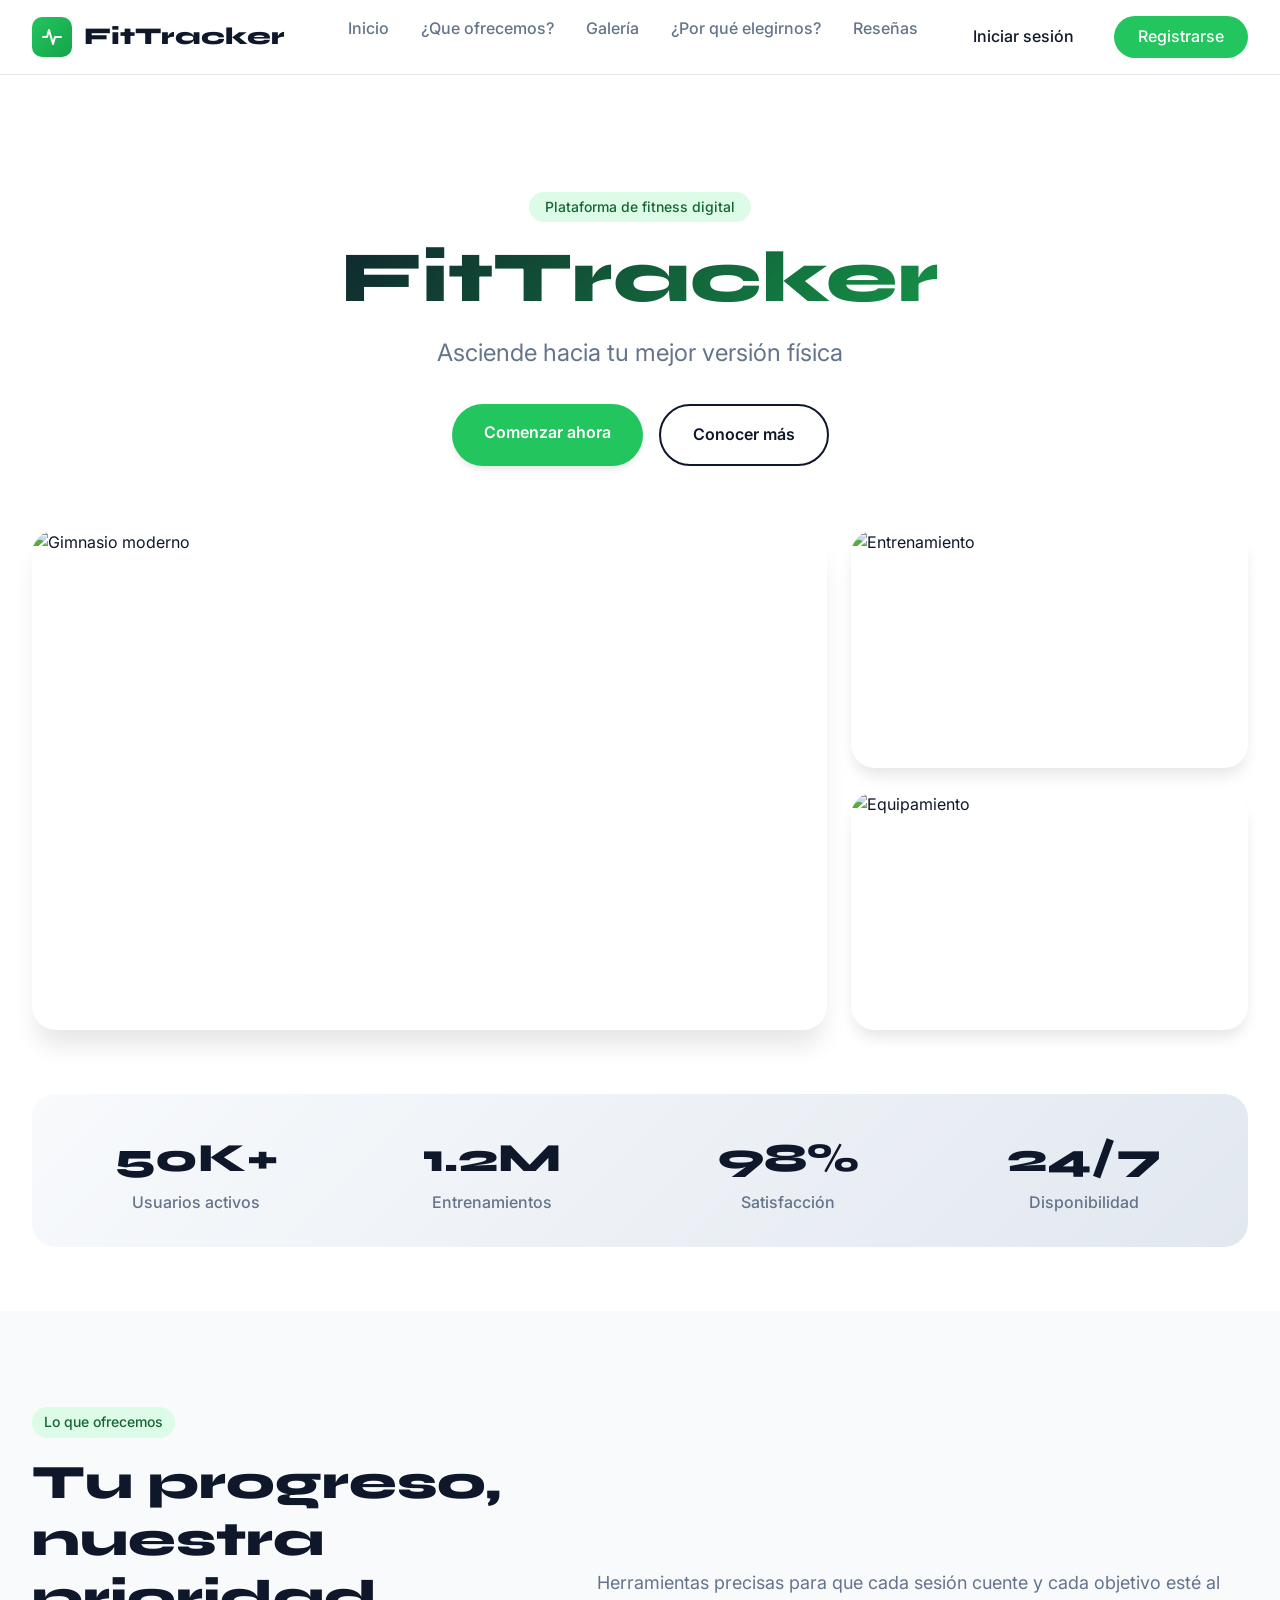
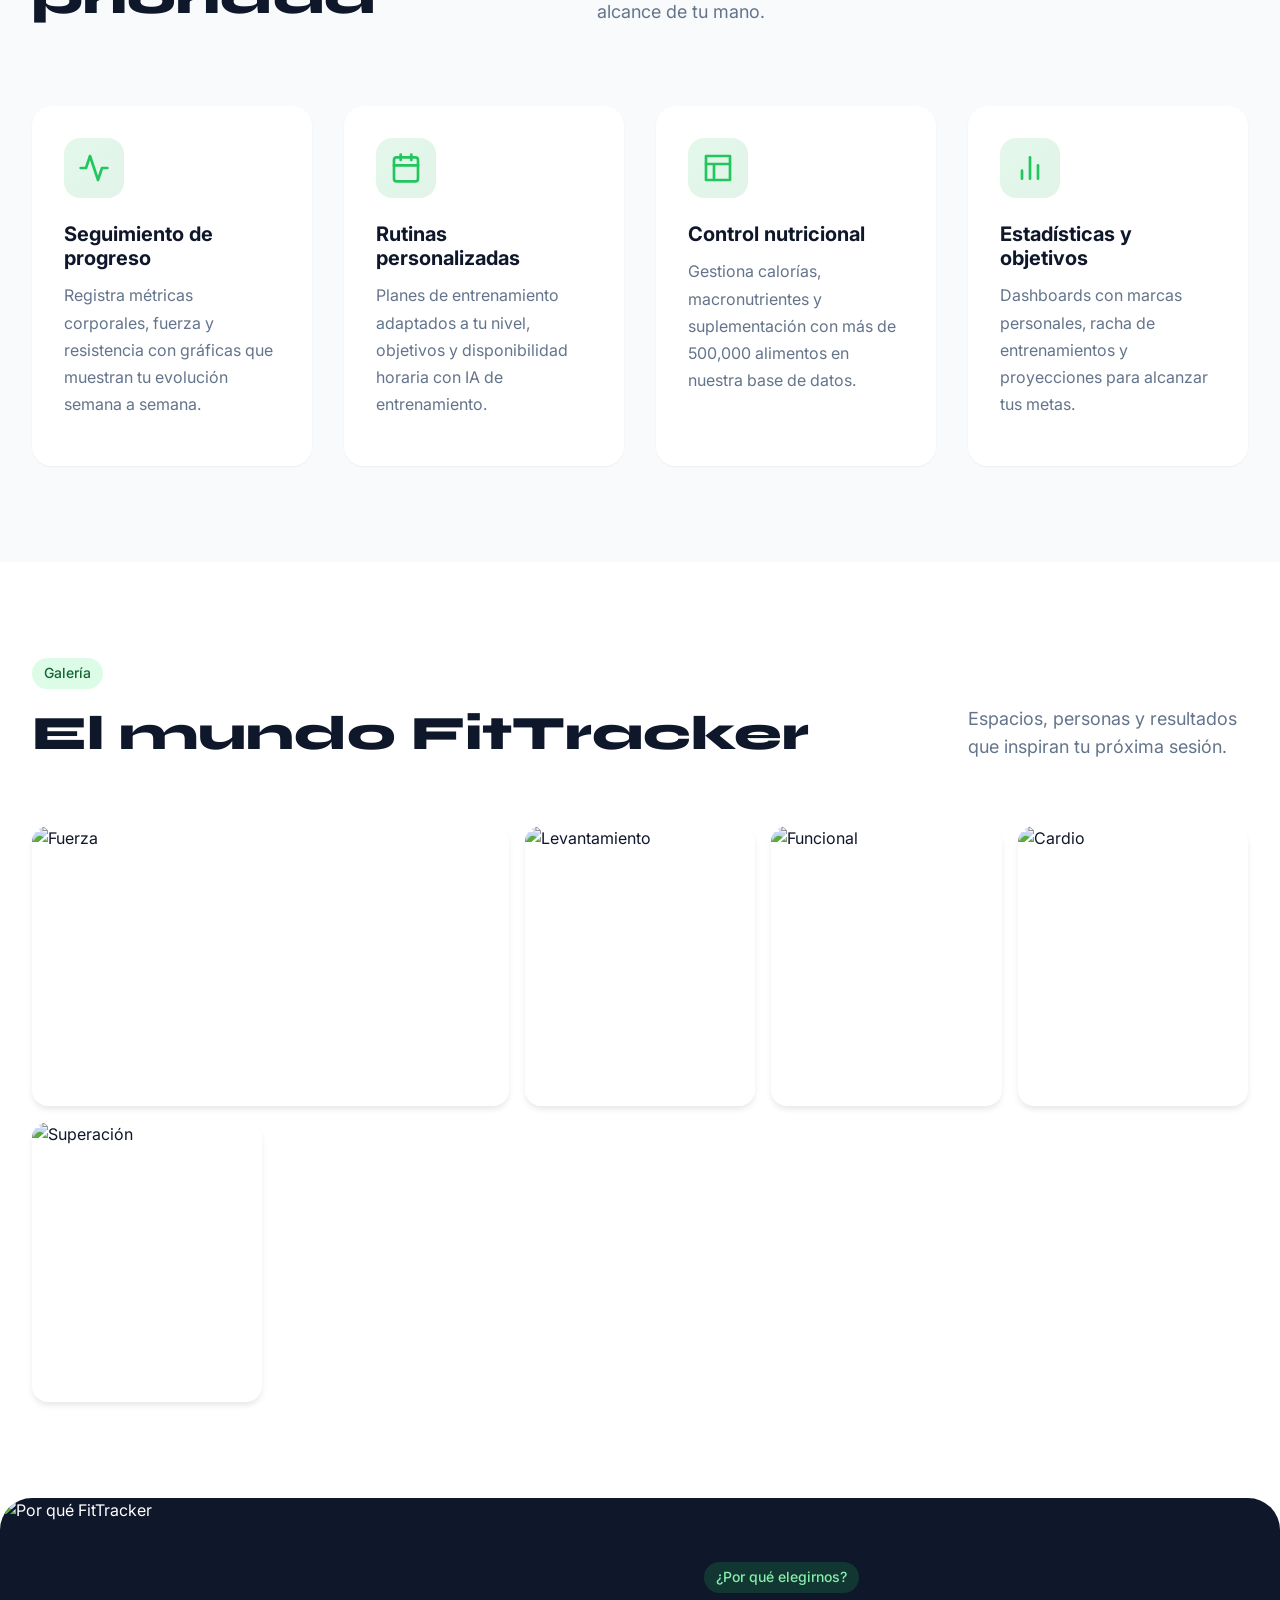
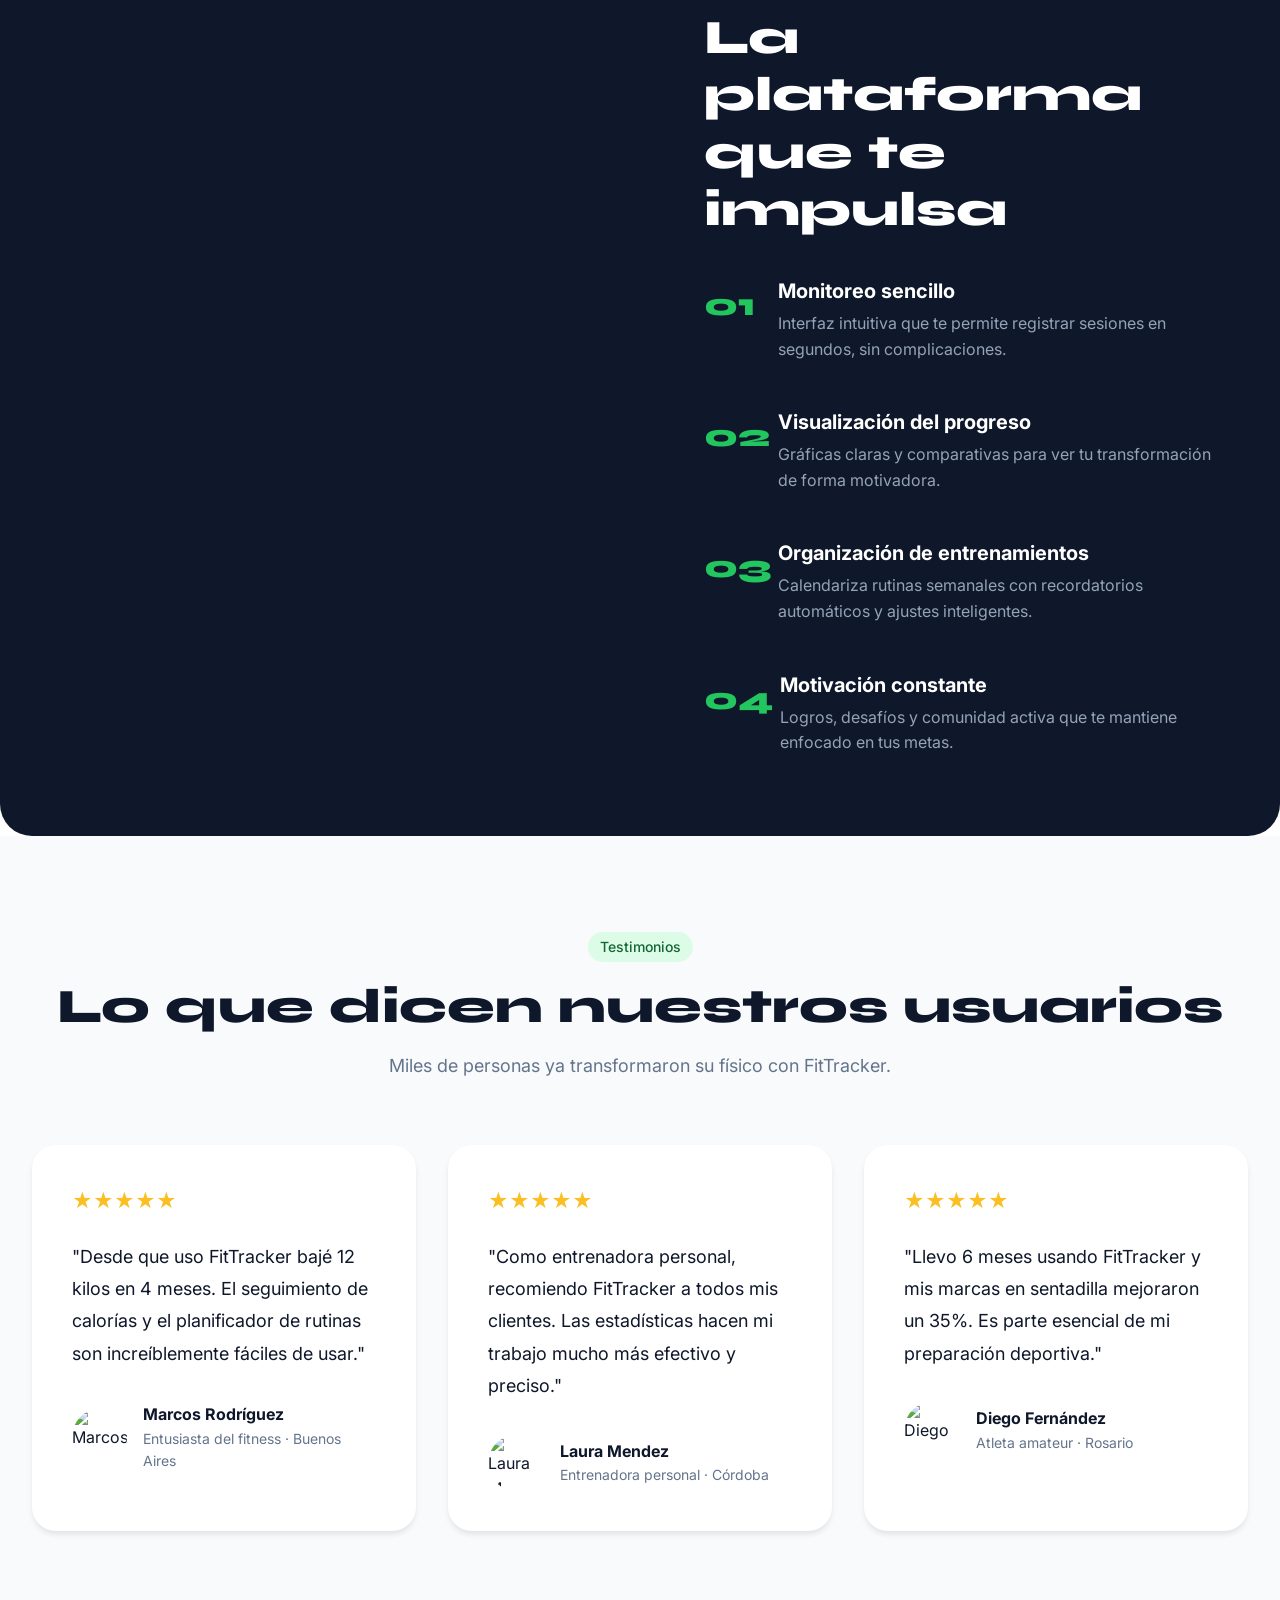
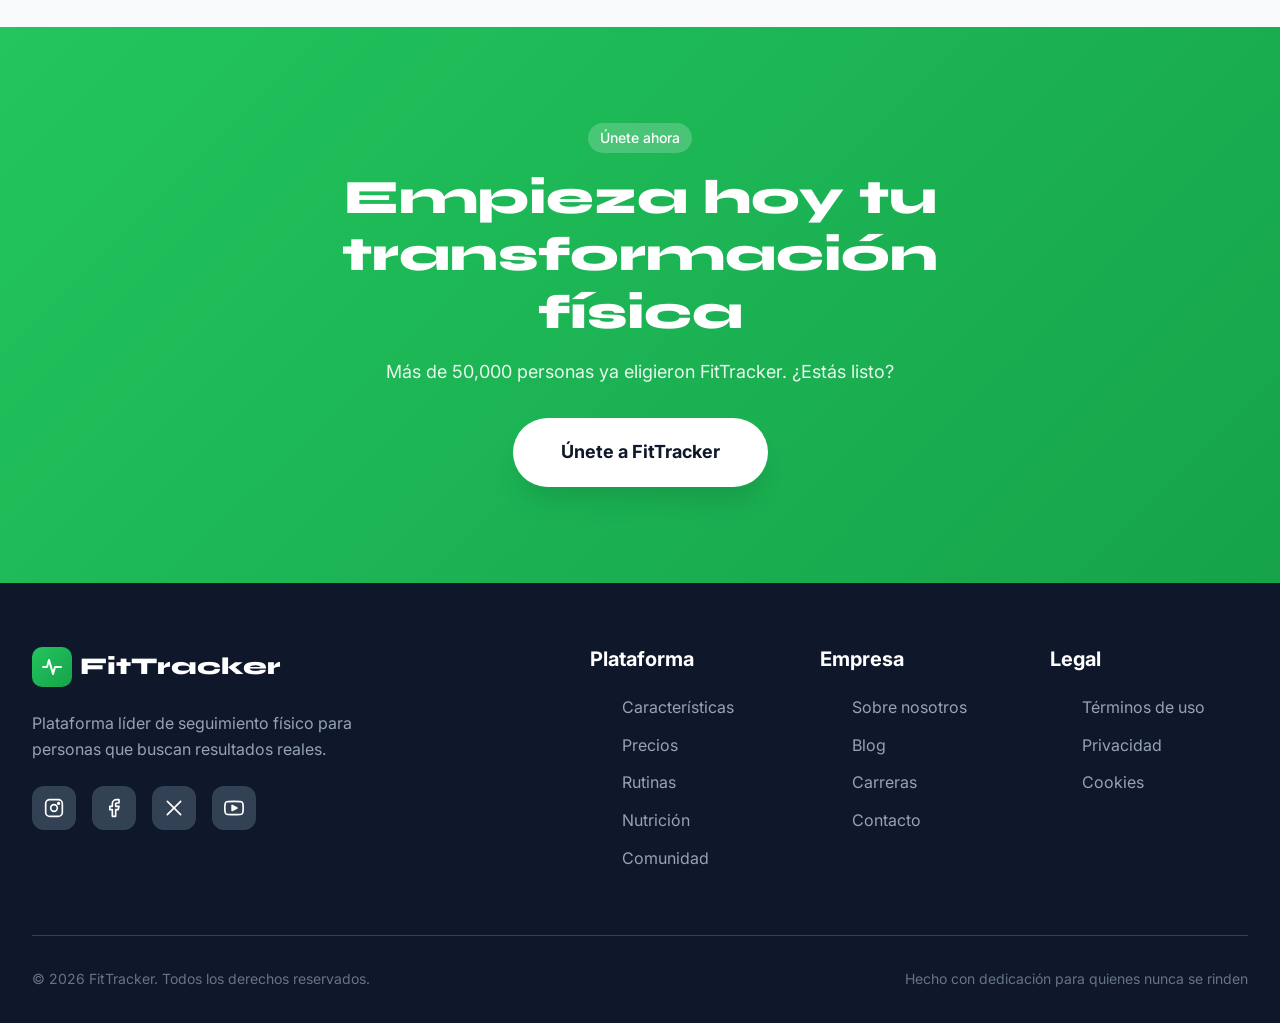
==== commit 120b0caa: "Agregué bontones nuevo y checkbox nuevos por uiverse.io y agregué cuando se ase click en iniciar ses" ====
--- a/index.html
+++ b/index.html
@@ -149,13 +149,18 @@
         <p>Registra métricas corporales, fuerza y resistencia con gráficas que muestran tu evolución semana a semana.</p>
       </div>
       <!-- Tarjeta 2 -->
-      <div class="feat-card reveal">
-        <div class="feat-icon">
-          <svg viewBox="0 0 24 24"><rect x="3" y="4" width="18" height="18" rx="2"/><line x1="16" y1="2" x2="16" y2="6"/><line x1="8" y1="2" x2="8" y2="6"/><line x1="3" y1="10" x2="21" y2="10"/></svg>
-        </div>
-        <h3>Rutinas personalizadas</h3>
-        <p>Planes de entrenamiento adaptados a tu nivel, objetivos y disponibilidad horaria con IA de entrenamiento.</p>
-      </div>
+      <a href="rutinas_personalizadas.html" class="feat-card reveal">
+          <div class="feat-icon">
+              <svg viewBox="0 0 24 24">
+                  <rect x="3" y="4" width="18" height="18" rx="2"/>
+                  <line x1="16" y1="2" x2="16" y2="6"/>
+                  <line x1="8" y1="2" x2="8" y2="6"/>
+                  <line x1="3" y1="10" x2="21" y2="10"/>
+              </svg>
+          </div>
+          <h3>Rutinas personalizadas</h3>
+          <p>Planes de entrenamiento adaptados a tu nivel, objetivos y disponibilidad horaria con IA de entrenamiento.</p>
+      </a>
       <!-- Tarjeta 3 -->
       <div class="feat-card reveal">
         <div class="feat-icon">
@@ -330,62 +335,49 @@
       <p class="sec-desc">
         Más de 50,000 personas ya eligieron FitTracker. ¿Estás listo?
       </p>
-      <a href="login_registro.html"><button  class="button" data-text="Awesome">
-    <span class="actual-text">&nbsp;Únete&nbsp;</span>
-    <span aria-hidden="true" class="hover-text">&nbsp;Únete&nbsp;</span>
-  </button>
-  </a>
+      <a href="login_registro.html" class="btn-cta">Únete a FitTracker</a>
     </div>
   </section>
 
   <!-- ============================================================
        FOOTER
   ============================================================ -->
-<!-- From Uiverse.io by david-mohseni --> 
-<ul class="wrapper">
-  <li class="icon facebook">
-    <span class="tooltip">Facebook</span>
-    <svg
-      viewBox="0 0 320 512"
-      height="1.2em"
-      fill="currentColor"
-      xmlns="http://www.w3.org/2000/svg"
-    >
-      <path
-        d="M279.14 288l14.22-92.66h-88.91v-60.13c0-25.35 12.42-50.06 52.24-50.06h40.42V6.26S260.43 0 225.36 0c-73.22 0-121.08 44.38-121.08 124.72v70.62H22.89V288h81.39v224h100.17V288z"
-      ></path>
-    </svg>
-  </li>
-  <li class="icon twitter">
-    <span class="tooltip">Twitter</span>
-    <svg
-      height="1.8em"
-      fill="currentColor"
-      viewBox="0 0 48 48"
-      xmlns="http://www.w3.org/2000/svg"
-      class="twitter"
-    >
-      <path
-        d="M42,12.429c-1.323,0.586-2.746,0.977-4.247,1.162c1.526-0.906,2.7-2.351,3.251-4.058c-1.428,0.837-3.01,1.452-4.693,1.776C34.967,9.884,33.05,9,30.926,9c-4.08,0-7.387,3.278-7.387,7.32c0,0.572,0.067,1.129,0.193,1.67c-6.138-0.308-11.582-3.226-15.224-7.654c-0.64,1.082-1,2.349-1,3.686c0,2.541,1.301,4.778,3.285,6.096c-1.211-0.037-2.351-0.374-3.349-0.914c0,0.022,0,0.055,0,0.086c0,3.551,2.547,6.508,5.923,7.181c-0.617,0.169-1.269,0.263-1.941,0.263c-0.477,0-0.942-0.054-1.392-0.135c0.94,2.902,3.667,5.023,6.898,5.086c-2.528,1.96-5.712,3.134-9.174,3.134c-0.598,0-1.183-0.034-1.761-0.104C9.268,36.786,13.152,38,17.321,38c13.585,0,21.017-11.156,21.017-20.834c0-0.317-0.01-0.633-0.025-0.945C39.763,15.197,41.013,13.905,42,12.429"
-      ></path>
-    </svg>
-  </li>
-  <li class="icon instagram">
-    <span class="tooltip">Instagram</span>
-    <svg
-      xmlns="http://www.w3.org/2000/svg"
-      height="1.2em"
-      fill="currentColor"
-      class="bi bi-instagram"
-      viewBox="0 0 16 16"
-    >
-      <path
-        d="M8 0C5.829 0 5.556.01 4.703.048 3.85.088 3.269.222 2.76.42a3.917 3.917 0 0 0-1.417.923A3.927 3.927 0 0 0 .42 2.76C.222 3.268.087 3.85.048 4.7.01 5.555 0 5.827 0 8.001c0 2.172.01 2.444.048 3.297.04.852.174 1.433.372 1.942.205.526.478.972.923 1.417.444.445.89.719 1.416.923.51.198 1.09.333 1.942.372C5.555 15.99 5.827 16 8 16s2.444-.01 3.298-.048c.851-.04 1.434-.174 1.943-.372a3.916 3.916 0 0 0 1.416-.923c.445-.445.718-.891.923-1.417.197-.509.332-1.09.372-1.942C15.99 10.445 16 10.173 16 8s-.01-2.445-.048-3.299c-.04-.851-.175-1.433-.372-1.941a3.926 3.926 0 0 0-.923-1.417A3.911 3.911 0 0 0 13.24.42c-.51-.198-1.092-.333-1.943-.372C10.443.01 10.172 0 7.998 0h.003zm-.717 1.442h.718c2.136 0 2.389.007 3.232.046.78.035 1.204.166 1.486.275.373.145.64.319.92.599.28.28.453.546.598.92.11.281.24.705.275 1.485.039.843.047 1.096.047 3.231s-.008 2.389-.047 3.232c-.035.78-.166 1.203-.275 1.485a2.47 2.47 0 0 1-.599.919c-.28.28-.546.453-.92.598-.28.11-.704.24-1.485.276-.843.038-1.096.047-3.232.047s-2.39-.009-3.233-.047c-.78-.036-1.203-.166-1.485-.276a2.478 2.478 0 0 1-.92-.598 2.48 2.48 0 0 1-.6-.92c-.109-.281-.24-.705-.275-1.485-.038-.843-.046-1.096-.046-3.233 0-2.136.008-2.388.046-3.231.036-.78.166-1.204.276-1.486.145-.373.319-.64.599-.92.28-.28.546-.453.92-.598.282-.11.705-.24 1.485-.276.738-.034 1.024-.044 2.515-.045v.002zm4.988 1.328a.96.96 0 1 0 0 1.92.96.96 0 0 0 0-1.92zm-4.27 1.122a4.109 4.109 0 1 0 0 8.217 4.109 4.109 0 0 0 0-8.217zm0 1.441a2.667 2.667 0 1 1 0 5.334 2.667 2.667 0 0 1 0-5.334z"
-      ></path>
-    </svg>
-  </li>
-</ul>
-
+  <footer>
+    <div class="footer-top">
+      <!-- Marca -->
+      <div class="footer-brand">
+        <div style="display:flex;align-items:center;gap:8px;">
+          <div class="logo-mark">
+            <svg viewBox="0 0 24 24">
+              <polyline points="3 12 7 12 9 5 13 19 15 12 21 12"
+                stroke="#fff" fill="none" stroke-width="2" stroke-linecap="round"/>
+            </svg>
+          </div>
+          <span class="logo-word">FitTracker</span>
+        </div>
+        <p>Plataforma líder de seguimiento físico para personas que buscan resultados reales.</p>
+        <div class="footer-socials">
+          <!-- Instagram -->
+          <a href="#" class="soc-btn" aria-label="Instagram">
+            <svg viewBox="0 0 24 24"><rect x="2" y="2" width="20" height="20" rx="5"/><circle cx="12" cy="12" r="4"/><circle cx="17.5" cy="6.5" r="1"/></svg>
+          </a>
+          <!-- Facebook -->
+          <a href="#" class="soc-btn" aria-label="Facebook">
+            <svg viewBox="0 0 24 24"><path d="M18 2h-3a5 5 0 0 0-5 5v3H7v4h3v8h4v-8h3l1-4h-4V7a1 1 0 0 1 1-1h3z"/></svg>
+          </a>
+          <!-- Twitter / X -->
+          <a href="#" class="soc-btn" aria-label="Twitter">
+            <svg viewBox="0 0 24 24"><path d="M4 4l16 16M4 20L20 4"/></svg>
+          </a>
+          <!-- YouTube -->
+          <a href="#" class="soc-btn" aria-label="YouTube">
+            <svg viewBox="0 0 24 24">
+              <path d="M22.54 6.42a2.78 2.78 0 0 0-1.95-1.96C18.88 4 12 4 12 4s-6.88 0-8.59.46a2.78 2.78 0 0 0-1.95 1.96A29 29 0 0 0 1 12a29 29 0 0 0 .46 5.58 2.78 2.78 0 0 0 1.95 1.96C5.12 20 12 20 12 20s6.88 0 8.59-.46a2.78 2.78 0 0 0 1.95-1.96A29 29 0 0 0 23 12a29 29 0 0 0-.46-5.58z"/>
+              <polygon points="9.75 15.02 15.5 12 9.75 8.98 9.75 15.02" fill="#f5f5f3"/>
+            </svg>
+          </a>
+        </div>
+      </div>
 
       <!-- Columnas de enlaces -->
       <div class="footer-cols">
--- a/style.css
+++ b/style.css
@@ -645,50 +645,7 @@
   transform: translateY(-4px);
   box-shadow: 0 25px 50px -12px rgba(0, 0, 0, 0.25);
 }
-/* From Uiverse.io by satyamchaudharydev */ 
-/* === removing default button style ===*/
-.button {
-  margin: 0;
-  height: auto;
-  background: transparent;
-  padding: 0;
-  border: none;
-  cursor: pointer;
-}
-
-/* button styling */
-.button {
-  --border-right: 6px;
-  --text-stroke-color: rgba(255,255,255,0.6);
-  --animation-color: #37FF8B;
-  --fs-size: 2em;
-  letter-spacing: 3px;
-  text-decoration: none;
-  font-size: var(--fs-size);
-  font-family: "Arial";
-  position: relative;
-  text-transform: uppercase;
-  color: transparent;
-  -webkit-text-stroke: 1px var(--text-stroke-color);
-}
-/* this is the text, when you hover on button */
-.hover-text {
-  position: absolute;
-  box-sizing: border-box;
-  content: attr(data-text);
-  color: var(--animation-color);
-  width: 0%;
-  inset: 0;
-  border-right: var(--border-right) solid var(--animation-color);
-  overflow: hidden;
-  transition: 0.5s;
-  -webkit-text-stroke: 1px var(--animation-color);
-}
-/* hover */
-.button:hover .hover-text {
-  width: 100%;
-  filter: drop-shadow(0 0 23px var(--animation-color))
-}
+
 /* ============================================================
    FOOTER
    ============================================================ */
@@ -787,92 +744,6 @@
   color: #64748b;
   font-size: 0.875rem;
 }
-/* From Uiverse.io by david-mohseni */ 
-.wrapper {
-  display: inline-flex;
-  list-style: none;
-  height: 120px;
-  width: 100%;
-  padding-top: 40px;
-  font-family: "Poppins", sans-serif;
-  justify-content: left;
-}
-
-.wrapper .icon {
-  position: relative;
-  background: #fff;
-  border-radius: 50%;
-  margin: 10px;
-  width: 50px;
-  height: 50px;
-  font-size: 18px;
-  display: flex;
-  justify-content: center;
-  align-items: center;
-  flex-direction: column;
-  box-shadow: 0 10px 10px rgba(0, 0, 0, 0.1);
-  cursor: pointer;
-  transition: all 0.2s cubic-bezier(0.68, -0.55, 0.265, 1.55);
-}
-
-.wrapper .tooltip {
-  position: absolute;
-  top: 0;
-  font-size: 14px;
-  background: #fff;
-  color: #fff;
-  padding: 5px 8px;
-  border-radius: 5px;
-  box-shadow: 0 10px 10px rgba(0, 0, 0, 0.1);
-  opacity: 0;
-  pointer-events: none;
-  transition: all 0.3s cubic-bezier(0.68, -0.55, 0.265, 1.55);
-}
-
-.wrapper .tooltip::before {
-  position: absolute;
-  content: "";
-  height: 8px;
-  width: 8px;
-  background: #fff;
-  bottom: -3px;
-  left: 50%;
-  transform: translate(-50%) rotate(45deg);
-  transition: all 0.3s cubic-bezier(0.68, -0.55, 0.265, 1.55);
-}
-
-.wrapper .icon:hover .tooltip {
-  top: -45px;
-  opacity: 1;
-  visibility: visible;
-  pointer-events: auto;
-}
-
-.wrapper .icon:hover span,
-.wrapper .icon:hover .tooltip {
-  text-shadow: 0px -1px 0px rgba(0, 0, 0, 0.1);
-}
-
-.wrapper .facebook:hover,
-.wrapper .facebook:hover .tooltip,
-.wrapper .facebook:hover .tooltip::before {
-  background: #1877f2;
-  color: #fff;
-}
-
-.wrapper .twitter:hover,
-.wrapper .twitter:hover .tooltip,
-.wrapper .twitter:hover .tooltip::before {
-  background: #1da1f2;
-  color: #fff;
-}
-
-.wrapper .instagram:hover,
-.wrapper .instagram:hover .tooltip,
-.wrapper .instagram:hover .tooltip::before {
-  background: #e4405f;
-  color: #fff;
-}
 
 /* ============================================================
    ANIMATIONS
